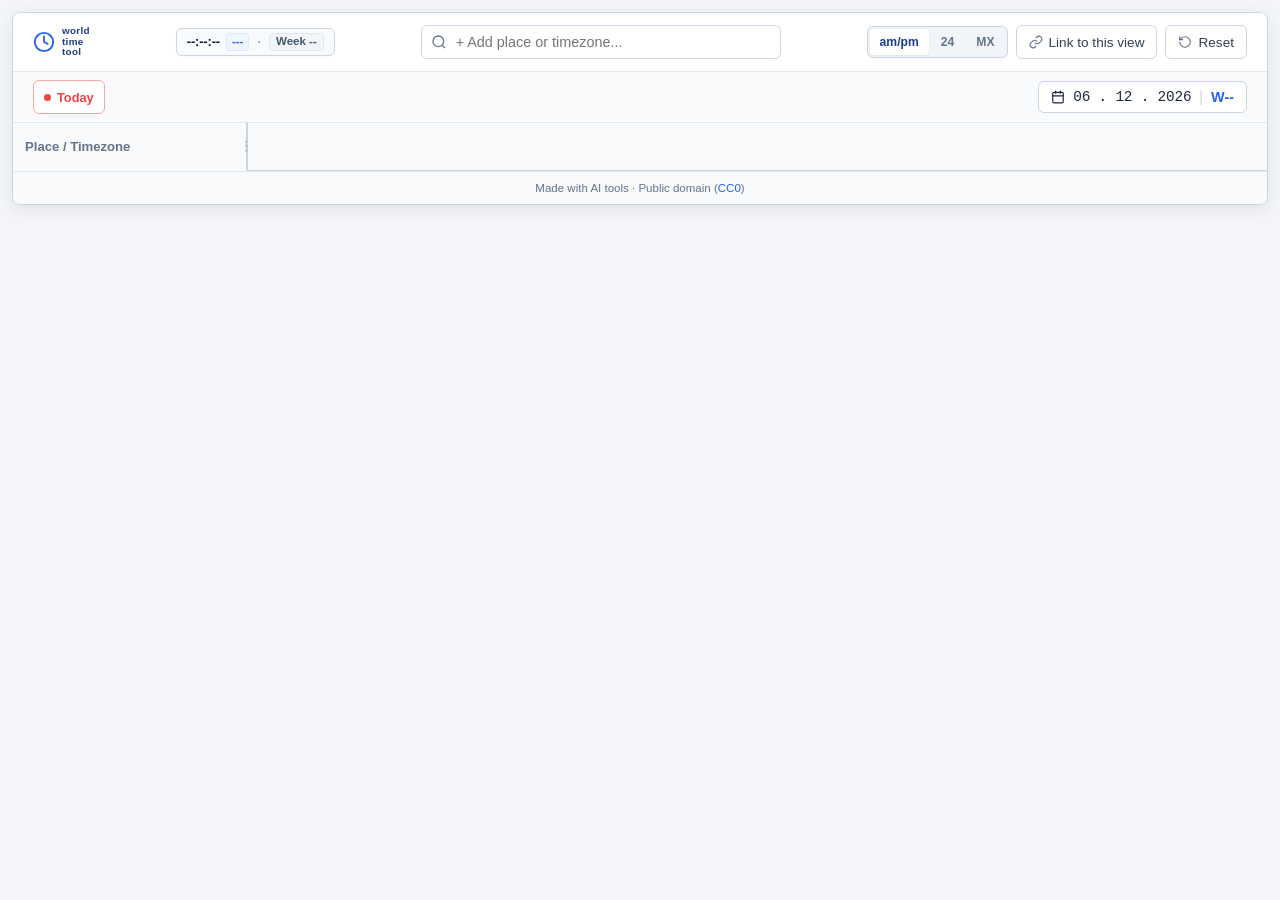
==== index.template.html @ 1022a6b6 "Add imminent DST transition banner and zone badges for shifts within +-5 days" ====
<!DOCTYPE html>
<html lang="en">
<head>
  <meta charset="UTF-8">
  <meta name="viewport" content="width=device-width, initial-scale=1.0">
  <meta http-equiv="Cache-Control" content="no-cache, no-store, must-revalidate">
  <meta http-equiv="Pragma" content="no-cache">
  <meta http-equiv="Expires" content="0">
  <title>World Time Tool</title>
  <link rel="icon" type="image/svg+xml" href="favicon.svg">
  <link rel="icon" type="image/png" sizes="32x32" href="favicon-32x32.png">
  <link rel="icon" type="image/png" sizes="16x16" href="favicon-16x16.png">
  <link rel="shortcut icon" href="favicon.ico">
  <link rel="apple-touch-icon" sizes="180x180" href="apple-touch-icon.png">
  <meta name="theme-color" content="#2563eb">
  <link rel="stylesheet" href="style.css?v=2.2">
</head>
<body>

  <div class="app-container">
    <!-- Top Navigation Bar -->
    <header class="top-nav">
      <div class="brand">
        <svg width="22" height="22" viewBox="0 0 24 24" fill="none" stroke="currentColor" stroke-width="2" stroke-linecap="round" stroke-linejoin="round">
          <circle cx="12" cy="12" r="10"></circle>
          <polyline points="12 6 12 12 16 14"></polyline>
        </svg>
        <div class="brand-text">
          <span>world</span>
          <span>time</span>
          <span>tool</span>
        </div>
      </div>

      <!-- Digital Display of Current Time, Timezone & Week Number -->
      <div id="top-live-clock" class="top-live-clock" title="Current Local Time, Timezone & ISO Week">
        <div class="top-clock-time-group">
          <span id="top-clock-time" class="top-clock-time">--:--:--</span>
          <span id="top-clock-tz" class="top-clock-tz">---</span>
        </div>
        <span class="top-clock-divider">·</span>
        <span id="top-clock-week" class="top-clock-week" title="ISO Week Number">
          <span class="week-label-full">Week </span><span class="week-label-short">W</span><span id="top-clock-week-num">--</span>
        </span>
      </div>

      <!-- Timezone Search -->
      <div class="search-container">
        <svg class="search-icon" width="16" height="16" viewBox="0 0 24 24" fill="none" stroke="currentColor" stroke-width="2">
          <circle cx="11" cy="11" r="8"></circle>
          <line x1="21" y1="21" x2="16.65" y2="16.65"></line>
        </svg>
        <input type="text" id="search-input" class="search-input" placeholder="+ Add place or timezone..." autocomplete="off">
        <div id="search-dropdown" class="search-dropdown"></div>
      </div>

      <!-- Actions -->
      <div class="top-actions">
        <div id="format-segmented" class="format-segmented-control" role="group" aria-label="Time format">
          <button type="button" class="btn format-segment active" data-fmt="12" title="12-hour clock (am/pm)">am/pm</button>
          <button type="button" class="btn format-segment" data-fmt="24" title="24-hour clock">24</button>
          <button type="button" class="btn format-segment" data-fmt="mx" title="MX mode (country-specific format)">MX</button>
        </div>
        <button id="format-toggle" class="btn" style="display:none;" title="Format toggle (legacy)"></button>
        <button id="copy-link-btn" class="btn" title="Copy permalink to current view">
          <svg width="14" height="14" viewBox="0 0 24 24" fill="none" stroke="currentColor" stroke-width="2">
            <path d="M10 13a5 5 0 0 0 7.54.54l3-3a5 5 0 0 0-7.07-7.07l-1.72 1.71"></path>
            <path d="M14 11a5 5 0 0 0-7.54-.54l-3 3a5 5 0 0 0 7.07 7.07l1.71-1.71"></path>
          </svg>
          <span class="btn-text-full">Link to this view</span>
          <span class="btn-text-short">Link</span>
        </button>
        <button id="reset-btn" class="btn" title="Reset to default timezones">
          <svg width="14" height="14" viewBox="0 0 24 24" fill="none" stroke="currentColor" stroke-width="2" stroke-linecap="round" stroke-linejoin="round">
            <path d="M3 12a9 9 0 1 0 9-9 9.75 9.75 0 0 0-6.74 2.74L3 8"></path>
            <path d="M3 3v5h5"></path>
          </svg>
          Reset
        </button>
      </div>
    </header>

    <!-- Date Navigation Strip -->
    <div class="date-bar">
      <button id="today-btn" class="btn btn-today" title="Jump to current time today">
        <span class="live-pulse"></span>
        Today
      </button>
      <div id="date-tabs" class="date-tabs"></div>
      <div class="date-picker-wrapper">
        <button id="week-cal-btn" class="btn-week-cal" type="button" title="Interactive calendar" aria-haspopup="dialog" aria-expanded="false" aria-label="Open calendar">
          <svg width="14" height="14" viewBox="0 0 24 24" fill="none" stroke="currentColor" stroke-width="2" stroke-linecap="round" stroke-linejoin="round">
            <rect x="3" y="4" width="18" height="18" rx="2" ry="2"></rect>
            <line x1="16" y1="2" x2="16" y2="6"></line>
            <line x1="8" y1="2" x2="8" y2="6"></line>
            <line x1="3" y1="10" x2="21" y2="10"></line>
          </svg>
          <span id="date-picker-label" class="date-picker-label">-- . -- . ----</span>
          <span class="date-picker-sep">|</span>
          <span id="week-cal-badge" class="week-cal-badge">W--</span>
        </button>
      </div>
      <div id="week-calendar-popover" class="week-cal-popover" role="dialog" aria-label="Calendar with ISO week numbers" style="display:none;"></div>
    </div>

    <!-- Mutual Business Hours Overlap Banner -->
    <div id="overlap-banner" class="overlap-indicator" style="display:none;"></div>

    <!-- Imminent DST Clock Change Alert Banner (±5 days) -->
    <div id="imminent-dst-banner" class="imminent-dst-banner" style="display:none;"></div>

    <!-- Main Timeline Container -->
    <div class="timeline-scroll-container">
      <div class="timeline-content">
        <!-- Sticky Crosshairs & Live Now Needle -->
        <div id="ruler-cursor" class="ruler-cursor-column"></div>
        <div id="ruler-pinned" class="ruler-pinned-column">
          <div class="ruler-top-badge" id="ruler-top-badge" title="Meeting duration">
            <span class="ruler-badge-time" id="ruler-badge-time">1h</span>
          </div>
          <div class="ruler-handle ruler-handle-start" id="ruler-handle-start" title="Drag to adjust start time" role="slider" aria-label="Adjust meeting start time" tabindex="0">
            <div class="ruler-handle-grip"></div>
          </div>
          <div class="ruler-body-drag" id="ruler-body-drag" title="Drag to shift meeting" role="button" aria-label="Drag to shift meeting"></div>
          <div class="ruler-handle ruler-handle-end" id="ruler-handle-end" title="Drag to adjust meeting length" role="slider" aria-label="Adjust meeting length" tabindex="0">
            <div class="ruler-handle-grip"></div>
          </div>
        </div>
        <div id="ruler-now" class="ruler-now-line">
          <div class="now-pill"><span class="now-pulse-dot"></span><span id="now-time-text">NOW</span></div>
        </div>

        <!-- Header Row -->
        <div class="timeline-header-row">
          <div class="timeline-header-left">
            <span>Place / Timezone</span>
            <div id="sidebar-resizer" class="sidebar-resizer" title="Drag to resize sidebar (Double-click to reset)"></div>
          </div>
          <div id="timeline-header-hours" class="timeline-header-hours"></div>
        </div>

        <!-- Time Rows -->
        <div id="timeline-rows" class="timeline-rows-container"></div>
      </div>
    </div>

    <!-- Best Slot Recommendation Bar -->
    <div id="best-slot-bar" class="best-slot-bar" style="display:none;">
      <span class="slot-bar-icon">★</span>
      <span id="best-slot-text" class="slot-bar-text"></span>
      <div id="best-slot-buttons" class="slot-bar-chips"></div>
    </div>

    <!-- Pinned Time Comparison Bar -->
    <div id="pinned-summary" class="pinned-summary-bar">
      <!-- Meeting Duration & Shift Controls -->
      <div class="pinned-controls-row">
        <div class="pinned-ctrl-group">
          <span class="pinned-ctrl-label">Start:</span>
          <div id="pin-start-segments" class="pin-segmented-group" role="group" aria-label="Meeting start minute">
            <button type="button" class="pin-seg-btn active" data-min="0">:00</button>
            <button type="button" class="pin-seg-btn" data-min="15">:15</button>
            <button type="button" class="pin-seg-btn" data-min="30">:30</button>
            <button type="button" class="pin-seg-btn" data-min="45">:45</button>
          </div>
        </div>

        <div class="pinned-ctrl-group">
          <span class="pinned-ctrl-label">Length:</span>
          <div class="pin-stepper-group">
            <button type="button" id="pin-len-dec" class="pin-step-btn" title="Decrease duration by 15 min">−</button>
            <span id="pin-len-label" class="pin-len-display">1 h</span>
            <button type="button" id="pin-len-inc" class="pin-step-btn" title="Increase duration by 15 min">+</button>
          </div>
          <div id="pin-preset-segments" class="pin-presets-group">
            <button type="button" class="pin-preset-btn" data-dur="30">30m</button>
            <button type="button" class="pin-preset-btn" data-dur="45">45m</button>
            <button type="button" class="pin-preset-btn active" data-dur="60">1h</button>
            <button type="button" class="pin-preset-btn" data-dur="90">1.5h</button>
            <button type="button" class="pin-preset-btn" data-dur="120">2h</button>
          </div>
        </div>

        <div class="pinned-ctrl-group">
          <span class="pinned-ctrl-label">Shift:</span>
          <div class="pin-stepper-group">
            <button type="button" id="pin-shift-prev" class="pin-step-btn" title="Shift meeting 1 hour earlier">‹ 1h</button>
            <button type="button" id="pin-shift-next" class="pin-step-btn" title="Shift meeting 1 hour later">1h ›</button>
          </div>
        </div>

        <div class="pinned-actions-group">
          <button id="add-to-calendar-btn" class="btn btn-sm btn-copy-sentence" title="Download .ics calendar event for Outlook / Apple / Google Calendar">
            <svg width="13" height="13" viewBox="0 0 24 24" fill="none" stroke="currentColor" stroke-width="2" stroke-linecap="round" stroke-linejoin="round">
              <rect x="3" y="4" width="18" height="18" rx="2" ry="2"></rect>
              <line x1="16" y1="2" x2="16" y2="6"></line>
              <line x1="8" y1="2" x2="8" y2="6"></line>
              <line x1="3" y1="10" x2="21" y2="10"></line>
            </svg>
            <span>Add to calendar</span>
          </button>
          <button id="clear-pin-btn" class="btn btn-sm" title="Clear pinned time column">Clear Pin</button>
        </div>
      </div>

      <!-- DST Drift Alerts Bar -->
      <div id="pinned-drift-alerts" class="pinned-drift-container" style="display:none;"></div>

      <!-- Public Holiday Alerts Bar -->
      <div id="pinned-holiday-alerts" class="pinned-holiday-container" style="display:none;"></div>

      <div class="pinned-summary-main">
        <div class="pinned-summary-content">
          <div class="pinned-summary-header">
            <strong style="color:#1e3a8a; white-space:nowrap;">Zones:</strong>
            <span id="pinned-work-count" class="pinned-work-counter"></span>
          </div>
          <div id="pinned-chips" class="pinned-summary-list"></div>
        </div>
      </div>

      <!-- Human-Readable Natural Sentence Description -->
      <div class="pinned-sentence-card">
        <div class="pinned-sentence-prefix">
          <svg width="14" height="14" viewBox="0 0 24 24" fill="none" stroke="currentColor" stroke-width="2" stroke-linecap="round" stroke-linejoin="round">
            <path d="M21 15a2 2 0 0 1-2 2H7l-4 4V5a2 2 0 0 1 2-2h14a2 2 0 0 1 2 2z"></path>
          </svg>
          <span>Summary:</span>
        </div>
        <div id="pinned-sentence-text" class="pinned-sentence-text" title="Click to copy description"></div>
        <button id="copy-sentence-btn" class="btn btn-sm btn-copy-sentence" title="Copy meeting summary to clipboard">
          <svg width="13" height="13" viewBox="0 0 24 24" fill="none" stroke="currentColor" stroke-width="2" stroke-linecap="round" stroke-linejoin="round">
            <rect x="9" y="9" width="13" height="13" rx="2" ry="2"></rect>
            <path d="M5 15H4a2 2 0 0 1-2-2V4a2 2 0 0 1 2-2h9a2 2 0 0 1 2 2v1"></path>
          </svg>
          <span id="copy-sentence-label">Copy Description</span>
        </button>
      </div>
    </div>

    <!-- App Footer / Attribution -->
    <footer class="app-footer">
      <span>Made with AI tools · Public domain (<a href="https://creativecommons.org/publicdomain/zero/1.0/" target="_blank" rel="noopener noreferrer">CC0</a>)</span>
    </footer>
  </div>

  <!-- Self-Test Modal -->
  <div id="test-modal" class="modal-backdrop">
    <div class="modal-card">
      <div class="modal-header">
        <h3>Self-Test Suite</h3>
        <button id="close-modal-btn" class="btn btn-sm">✕</button>
      </div>
      <div id="test-results" class="modal-body"></div>
    </div>
  </div>

  <!-- Load Zones Database (offline & file:// compatible) -->
  <script src="zones.js"></script>
  <!-- Load Main Application -->
  <script type="module" src="app.js"></script>
</body>
</html>
---- style.css ----
:root {
  --bg-main: #f3f5f8;
  --bg-card: #ffffff;
  --text-main: #1e293b;
  --text-muted: #64748b;
  --border-color: #cbd5e1;
  --border-light: #e2e8f0;

  /* World Time Buddy Palette */
  --color-night: #2b4369;
  --color-night-text: #e2e8f0;
  --color-transition: #4e73a6;
  --color-transition-text: #ffffff;
  --color-work: #ffffff;
  --color-work-text: #0f172a;
  --color-work-border: #94a3b8;
  --color-overlap-gold: #f59e0b;
  --color-overlap-bg: #fef3c7;
  --color-highlight-col: rgba(59, 130, 246, 0.18);
  --color-pinned-border: #2563eb;

  --cell-width: 36px;
  --sidebar-default-width: 235px;
  --sidebar-width: var(--sidebar-custom-width, var(--sidebar-default-width));
}

* {
  box-sizing: border-box;
  margin: 0;
  padding: 0;
}

body {
  font-family: "Segoe UI Variable Text", "Segoe UI", Roboto, "Google Sans", "Noto Sans", Arial, sans-serif;
  font-variant-numeric: tabular-nums lining-nums;
  font-feature-settings: "tnum" 1, "lnum" 1;
  -webkit-font-smoothing: antialiased;
  -moz-osx-font-smoothing: grayscale;
  text-rendering: optimizeLegibility;
  background-color: var(--bg-main);
  color: var(--text-main);
  line-height: 1.4;
  padding: 12px;
}

.app-container {
  max-width: 1600px;
  width: 100%;
  margin: 0 auto;
  background: var(--bg-card);
  border-radius: 8px;
  box-shadow: 0 4px 16px rgba(0, 0, 0, 0.08);
  overflow: hidden;
  border: 1px solid var(--border-color);
}

/* Header & Controls */
.top-nav {
  display: flex;
  flex-wrap: wrap;
  align-items: center;
  justify-content: space-between;
  padding: 12px 20px;
  background: #ffffff;
  border-bottom: 1px solid var(--border-light);
  gap: 12px;
}

.brand {
  display: flex;
  align-items: center;
  gap: 7px;
  user-select: none;
  flex-shrink: 0;
}

.brand-text {
  display: flex;
  flex-direction: column;
  font-size: 0.62rem;
  line-height: 1.05;
  font-weight: 700;
  color: #1e3a8a;
  letter-spacing: 0.03em;
  text-transform: lowercase;
}

.brand svg {
  color: #2563eb;
  flex-shrink: 0;
}

.brand .badge {
  font-size: 0.72rem;
  font-weight: 600;
  background: #e0e7ff;
  color: #3730a3;
  padding: 2px 7px;
  border-radius: 999px;
  text-transform: uppercase;
}

/* Top Bar Digital Display: Current Time, Timezone & Week */
.top-live-clock {
  display: inline-flex;
  align-items: center;
  gap: 8px;
  background: #f8fafc;
  border: 1px solid var(--border-color);
  border-radius: 6px;
  padding: 4px 10px;
  font-size: 0.8rem;
  color: #1e293b;
  flex-shrink: 0;
  user-select: none;
  font-variant-numeric: tabular-nums;
  box-shadow: 0 1px 2px rgba(0, 0, 0, 0.03);
}

.top-clock-time-group {
  display: inline-flex;
  align-items: center;
  gap: 6px;
}

.top-clock-time {
  font-weight: 700;
  color: #0f172a;
  letter-spacing: -0.01em;
  font-feature-settings: "tnum";
  font-variant-numeric: tabular-nums;
}

.top-clock-tz {
  font-size: 0.72rem;
  font-weight: 600;
  color: #2563eb;
  background: #eff6ff;
  border: 1px solid #dbeafe;
  padding: 1px 5px;
  border-radius: 4px;
  line-height: 1.2;
}

.top-clock-divider {
  color: #94a3b8;
  font-weight: bold;
}

.top-clock-week {
  font-size: 0.72rem;
  font-weight: 600;
  color: #475569;
  background: #f1f5f9;
  border: 1px solid #e2e8f0;
  padding: 1px 6px;
  border-radius: 4px;
  line-height: 1.2;
  white-space: nowrap;
}

.top-clock-week .week-label-short {
  display: none;
}
.top-clock-week .week-label-full {
  display: inline;
}

/* Graceful collapsing when width is not sufficient */
@media (max-width: 1100px) {
  .top-clock-week .week-label-full {
    display: none;
  }
  .top-clock-week .week-label-short {
    display: inline;
  }
}

@media (max-width: 950px) {
  .top-live-clock {
    display: none !important;
  }
}

.search-container {
  position: relative;
  flex: 1;
  max-width: 360px;
  min-width: 240px;
}

.search-input {
  width: 100%;
  padding: 8px 12px 8px 34px;
  border: 1px solid var(--border-color);
  border-radius: 6px;
  font-size: 0.9rem;
  outline: none;
  transition: border-color 0.15s ease;
}

.search-input:focus {
  border-color: #2563eb;
  box-shadow: 0 0 0 3px rgba(37, 99, 235, 0.15);
}

.search-icon {
  position: absolute;
  left: 10px;
  top: 50%;
  transform: translateY(-50%);
  color: var(--text-muted);
  pointer-events: none;
}

.search-dropdown {
  position: absolute;
  top: 100%;
  left: 0;
  margin-top: 4px;
  min-width: 440px;
  width: max(100%, 460px);
  max-width: min(540px, calc(100vw - 28px));
  background: #ffffff;
  border: 1px solid var(--border-color);
  border-radius: 8px;
  box-shadow: 0 12px 30px rgba(15, 23, 42, 0.15), 0 2px 6px rgba(15, 23, 42, 0.05);
  max-height: 360px;
  overflow-y: auto;
  z-index: 1000;
  display: none;
}

.search-dropdown.open {
  display: block;
}

.dropdown-item {
  padding: 8px 14px;
  cursor: pointer;
  border-bottom: 1px solid var(--border-light, #f1f5f9);
  display: flex;
  justify-content: space-between;
  align-items: center;
  gap: 12px;
  transition: background-color 0.12s ease;
}

.dropdown-item:last-child {
  border-bottom: none;
}

.dropdown-item:hover,
.dropdown-item.active {
  background-color: #f1f5f9;
}

.dropdown-item-main {
  flex: 1;
  min-width: 0;
  display: flex;
  flex-direction: column;
  gap: 2px;
}

.dropdown-item-header {
  display: flex;
  align-items: baseline;
  gap: 6px;
  white-space: nowrap;
  overflow: hidden;
  text-overflow: ellipsis;
}

.dropdown-item-header .tz-offset {
  font-size: 0.78rem;
  font-weight: 600;
  color: #64748b;
  flex-shrink: 0;
  font-variant-numeric: tabular-nums;
}

.dropdown-item-header .tz-name {
  font-size: 0.88rem;
  font-weight: 600;
  color: #0f172a;
  overflow: hidden;
  text-overflow: ellipsis;
  white-space: nowrap;
}

.dropdown-item:hover .tz-name,
.dropdown-item.active .tz-name {
  color: #1d4ed8;
}

.dropdown-item .tz-iana {
  font-size: 0.74rem;
  color: #64748b;
  white-space: nowrap;
  overflow: hidden;
  text-overflow: ellipsis;
}

.dropdown-item .shorthand-badge {
  font-size: 0.72rem;
  font-weight: 600;
  background: #f1f5f9;
  color: #2563eb;
  border: 1px solid #cbd5e1;
  padding: 2px 7px;
  border-radius: 4px;
  white-space: nowrap;
  letter-spacing: 0.02em;
  flex-shrink: 0;
  line-height: 1.3;
}

.dropdown-item:hover .shorthand-badge,
.dropdown-item.active .shorthand-badge {
  background: #eff6ff;
  border-color: #bfdbfe;
}

.top-actions {
  display: flex;
  align-items: center;
  gap: 8px;
}

.btn {
  display: inline-flex;
  align-items: center;
  justify-content: center;
  gap: 6px;
  padding: 0 12px;
  height: 34px;
  font-size: 0.85rem;
  font-weight: 500;
  border-radius: 6px;
  border: 1px solid var(--border-color);
  background: #ffffff;
  color: #334155;
  cursor: pointer;
  transition: all 0.15s ease;
  user-select: none;
  -webkit-user-select: none;
  touch-action: manipulation;
  white-space: nowrap;
  flex-shrink: 0;
}

.btn svg {
  color: #64748b;
  flex-shrink: 0;
  transition: color 0.15s ease;
}

.btn:hover {
  background: #f8fafc;
  border-color: #94a3b8;
  color: #0f172a;
}

.btn:hover svg {
  color: #1e293b;
}

.btn.active {
  background: #2563eb;
  color: #ffffff;
  border-color: #2563eb;
}

.btn.active svg {
  color: #ffffff;
}

.btn-sm {
  padding: 0 10px;
  height: 28px;
  font-size: 0.78rem;
  white-space: nowrap;
  flex-shrink: 0;
}

/* Three-Way Segmented Control: am/pm · 24 · MX */
.format-segmented-control {
  display: inline-flex;
  align-items: center;
  background: #f1f5f9;
  border: 1px solid var(--border-color);
  border-radius: 6px;
  padding: 2px;
  gap: 2px;
  flex-shrink: 0;
  white-space: nowrap;
}

.format-segment {
  font-size: 0.76rem;
  font-weight: 600;
  padding: 4px 10px !important;
  height: 26px !important;
  border: none !important;
  background: transparent !important;
  color: #64748b !important;
  border-radius: 4px !important;
  cursor: pointer;
  transition: all 0.15s ease;
  line-height: 1.2;
  white-space: nowrap !important;
  flex-shrink: 0 !important;
  box-shadow: none !important;
  touch-action: manipulation;
  user-select: none;
  -webkit-user-select: none;
}

.format-segment:hover {
  color: #1e293b !important;
  background: rgba(255, 255, 255, 0.6) !important;
}

.format-segment.active {
  background: #ffffff !important;
  color: #1e3a8a !important;
  font-weight: 700 !important;
  box-shadow: 0 1px 2px rgba(0, 0, 0, 0.08) !important;
}

/* Date Bar */
.date-bar {
  display: grid;
  grid-template-columns: 1fr auto 1fr;
  align-items: center;
  padding: 8px 20px;
  background: #f8fafc;
  border-bottom: 1px solid var(--border-light);
  gap: 8px;
}

.date-bar > :nth-child(1) { justify-self: start; }
.date-bar > :nth-child(2) { justify-self: center; }
.date-bar > :nth-child(3) { justify-self: end; }

.date-tabs {
  display: flex;
  align-items: center;
  gap: 4px;
}

.date-tab {
  padding: 5px 12px;
  font-size: 0.85rem;
  font-weight: 500;
  border-radius: 5px;
  border: 1px solid transparent;
  background: transparent;
  cursor: pointer;
  color: var(--text-muted);
  white-space: nowrap;
  flex-shrink: 0;
  touch-action: manipulation;
  user-select: none;
  -webkit-user-select: none;
}

.date-tab:hover {
  background: #e2e8f0;
  color: var(--text-main);
}

.date-tab.active {
  background: #ffffff;
  color: #1d4ed8;
  border-color: var(--border-color);
  font-weight: 700;
  box-shadow: 0 1px 3px rgba(0,0,0,0.05);
}

.date-tab.is-today::after {
  content: "";
  display: inline-block;
  width: 5px;
  height: 5px;
  background: #ef4444;
  border-radius: 50%;
  margin-left: 4px;
  vertical-align: middle;
}

.btn-today {
  display: inline-flex;
  align-items: center;
  gap: 6px;
  background: #ffffff;
  color: #ef4444;
  border: 1px solid #fca5a5;
  font-weight: 700;
  font-size: 0.8rem;
  padding: 4px 10px;
  border-radius: 6px;
  cursor: pointer;
  transition: all 0.15s ease;
  flex-shrink: 0;
  white-space: nowrap;
}

.btn-today:hover {
  background: #fef2f2;
  border-color: #ef4444;
  color: #b91c1c;
}

.live-pulse {
  width: 7px;
  height: 7px;
  background-color: #ef4444;
  border-radius: 50%;
  display: inline-block;
}

.date-picker-wrapper {
  display: flex;
  align-items: center;
  position: relative;
  white-space: nowrap;
  flex-shrink: 0;
}

.btn-week-cal {
  display: flex;
  align-items: center;
  justify-content: center;
  gap: 8px;
  height: 32px;
  padding: 0 12px;
  font-size: 0.9rem;
  font-weight: 500;
  border-radius: 6px;
  background: #ffffff;
  border: 1px solid var(--border-color);
  color: var(--text-main);
  cursor: pointer;
  white-space: nowrap;
  flex-shrink: 0;
  transition: all 0.15s ease;
}

.btn-week-cal:hover,
.btn-week-cal[aria-expanded="true"] {
  background: #f8fafc;
  border-color: #93c5fd;
  color: #1d4ed8;
}

.date-picker-label {
  font-family: ui-monospace, SFMono-Regular, Menlo, Monaco, Consolas, "Liberation Mono", "Courier New", monospace;
  font-size: 0.9rem;
  letter-spacing: -0.2px;
  color: var(--text-main);
}

.date-picker-sep {
  color: #cbd5e1;
  font-weight: 300;
}



.week-cal-badge {
  color: #2563eb;
  font-weight: 700;
  font-feature-settings: "tnum";
}

.week-cal-popover {
  position: fixed;
  z-index: 10000;
  background: #ffffff;
  border: 1px solid var(--border-color);
  border-radius: 10px;
  box-shadow: 0 10px 30px rgba(15, 23, 42, 0.18), 0 2px 6px rgba(15, 23, 42, 0.08);
  padding: 10px 12px;
  width: 292px;
  user-select: none;
  font-family: inherit;
}

.cal-header {
  display: flex;
  align-items: center;
  justify-content: space-between;
  margin-bottom: 6px;
}

.cal-title {
  font-size: 0.88rem;
  font-weight: 700;
  color: #0f172a;
}

.cal-nav-btn {
  display: flex;
  align-items: center;
  justify-content: center;
  width: 28px;
  height: 28px;
  border: none;
  background: transparent;
  color: #64748b;
  border-radius: 6px;
  cursor: pointer;
  font-size: 1.1rem;
  line-height: 1;
  transition: background-color 0.12s, color 0.12s;
}

.cal-nav-btn:hover {
  background: #f1f5f9;
  color: #0f172a;
}

.cal-grid-row {
  display: grid;
  grid-template-columns: 32px repeat(7, 32px);
  gap: 2px;
  align-items: center;
  margin-bottom: 2px;
}

.cal-head-row span {
  font-size: 0.68rem;
  font-weight: 700;
  color: #94a3b8;
  text-align: center;
  padding: 3px 0;
  text-transform: uppercase;
}

.cal-head-row span.cal-head-wk {
  color: #2563eb;
}

.cal-head-row span.is-weekend {
  color: #ef4444;
}

.cal-wk-btn {
  display: flex;
  align-items: center;
  justify-content: center;
  height: 28px;
  border: none;
  background: #f1f5f9;
  color: #64748b;
  border-radius: 4px;
  font-size: 0.72rem;
  font-weight: 700;
  cursor: pointer;
  transition: all 0.12s ease;
  font-feature-settings: "tnum";
}

.cal-wk-btn:hover {
  background: #2563eb;
  color: #ffffff;
}

.cal-day-btn {
  display: flex;
  align-items: center;
  justify-content: center;
  height: 28px;
  border: none;
  background: transparent;
  color: #1e293b;
  border-radius: 4px;
  font-size: 0.78rem;
  font-weight: 500;
  cursor: pointer;
  position: relative;
  transition: background-color 0.12s, color 0.12s;
  font-feature-settings: "tnum";
}

.cal-day-btn:hover {
  background: #e2e8f0;
}

.cal-grid-row:hover .cal-day-btn:not(.is-selected) {
  background: #eff6ff;
}

.cal-grid-row.is-current-week .cal-wk-btn {
  background: #dbeafe;
  color: #1d4ed8;
}

.cal-day-btn.is-weekend {
  color: #dc2626;
}

.cal-day-btn.out-of-month {
  color: #cbd5e1;
}

.cal-day-btn.out-of-month.is-weekend {
  color: #fca5a5;
}

.cal-day-btn.is-selected {
  background: #2563eb !important;
  color: #ffffff !important;
  font-weight: 700;
}

.cal-day-btn.is-today::after {
  content: '';
  position: absolute;
  bottom: 2px;
  left: 50%;
  transform: translateX(-50%);
  width: 4px;
  height: 4px;
  border-radius: 50%;
  background: #ef4444;
}

.cal-day-btn.is-selected.is-today::after {
  background: #ffffff;
}

.cal-footer {
  margin-top: 6px;
  padding-top: 6px;
  border-top: 1px solid var(--border-light);
  display: flex;
  align-items: center;
  justify-content: space-between;
  font-size: 0.68rem;
  color: #94a3b8;
}

.cal-today-link {
  color: #2563eb;
  font-weight: 600;
  background: none;
  border: none;
  cursor: pointer;
  padding: 2px 4px;
  border-radius: 3px;
}
.cal-today-link:hover {
  text-decoration: underline;
}

/* Overlap & Pinned Indicator Banner */
.overlap-indicator {
  display: flex;
  align-items: center;
  padding: 6px 20px;
  font-size: 0.8rem;
  background: var(--color-overlap-bg);
  border-bottom: 1px solid #fcd34d;
  color: #92400e;
  gap: 8px;
}

.overlap-indicator strong {
  font-weight: 600;
}

/* Imminent DST Clock Change Alert Banner */
.imminent-dst-banner {
  display: flex;
  align-items: center;
  padding: 7px 16px;
  font-size: 0.80rem;
  background: #fffbeb;
  border-bottom: 1px solid #fef3c7;
  border-left: 4px solid #f59e0b;
  color: #92400e;
  gap: 10px;
  box-sizing: border-box;
  width: 100%;
  flex-shrink: 0;
}

.imminent-dst-banner .imminent-dst-content {
  display: flex;
  align-items: center;
  flex-wrap: wrap;
  gap: 8px;
  line-height: 1.4;
}

.imminent-dst-banner .imminent-dst-icon {
  font-size: 1rem;
  flex-shrink: 0;
}

.imminent-dst-banner .imminent-dst-title {
  font-weight: 700;
  color: #b45309;
}

.imminent-dst-banner .imminent-dst-list {
  display: inline-flex;
  align-items: center;
  flex-wrap: wrap;
  gap: 6px;
}

.imminent-dst-banner .imminent-dst-sep {
  color: #d97706;
  opacity: 0.6;
}

/* Timeline Layout */
.timeline-scroll-container {
  position: relative;
  overflow-x: auto;
  overflow-y: hidden;
  user-select: none;
  -webkit-user-select: none;
  -webkit-touch-callout: none;
  overscroll-behavior-x: contain;
  -webkit-overflow-scrolling: touch;
}

.timeline-content {
  position: relative;
  width: 100%;
  display: flex;
  flex-direction: column;
}

.timeline-header-row {
  display: flex;
  width: 100%;
  height: 48px;
  background: #f8fafc;
  border-bottom: 1px solid var(--border-color);
  position: sticky;
  top: 0;
  z-index: 25;
}

.timeline-header-left {
  width: var(--sidebar-width);
  min-width: var(--sidebar-width);
  flex-shrink: 0;
  height: 48px;
  display: flex;
  align-items: center;
  justify-content: space-between;
  padding: 0 12px;
  font-size: 0.82rem;
  font-weight: 600;
  color: var(--text-muted);
  border-right: 2px solid var(--border-color);
  background: #f8fafc;
  position: sticky;
  left: 0;
  z-index: 50;
  box-sizing: border-box;
}

.sidebar-resizer {
  position: absolute;
  top: 0;
  right: -5px;
  width: 10px;
  bottom: 0;
  cursor: col-resize;
  z-index: 45;
  touch-action: none;
  user-select: none;
}

.sidebar-resizer::before {
  content: "⋮";
  position: absolute;
  top: 50%;
  left: 50%;
  transform: translate(-50%, -50%);
  font-size: 0.85rem;
  color: #94a3b8;
  opacity: 0.5;
  pointer-events: none;
  transition: opacity 0.15s, color 0.15s;
}

.sidebar-resizer:hover::before,
.sidebar-resizer.is-dragging::before {
  color: #2563eb;
  opacity: 1;
}

.sidebar-resizer::after {
  content: "";
  position: absolute;
  top: 8px;
  bottom: 8px;
  left: 4px;
  width: 2px;
  background-color: transparent;
  border-radius: 1px;
  transition: background-color 0.15s ease;
}

.sidebar-resizer:hover::after,
.sidebar-resizer.is-dragging::after {
  background-color: #3b82f6;
}

body.resizing-sidebar {
  cursor: col-resize !important;
  user-select: none !important;
  -webkit-user-select: none !important;
}

.timeline-header-hours {
  display: flex;
  flex: 1 1 auto;
  height: 48px;
  min-width: 0;
  touch-action: none;
  position: relative;
  z-index: 20;
}

.hour-header-cell {
  flex: 1 1 0%;
  min-width: 0;
  display: flex;
  flex-direction: column;
  align-items: center;
  justify-content: center;
  font-size: 0.74rem;
  font-weight: 600;
  color: var(--text-muted);
  border-right: 1px solid var(--border-light);
  cursor: pointer;
  position: relative;
  box-sizing: border-box;
  user-select: none;
  -webkit-user-select: none;
  -webkit-touch-callout: none;
  touch-action: none;
}

.hour-header-cell.active-col {
  background: #e2e8f0;
  color: #0f172a;
}

.hour-header-cell.pinned-col {
  background-color: transparent;
  color: #0f172a;
  font-weight: 700;
}

@media (hover: hover) and (pointer: fine) {
  .hour-header-cell:hover {
    background: #e2e8f0;
    color: #0f172a;
  }
  .zone-row:hover {
    background-color: rgba(241, 245, 249, 0.4);
  }
}

.hour-header-cell.overlap-col {
  background: #fef3c7;
  color: #b45309;
}

.hour-header-cell.overlap-col::after {
  content: "★";
  position: absolute;
  top: 1px;
  font-size: 0.65rem;
  color: #d97706;
}

.hour-header-cell.is-current-hour {
  color: #ef4444 !important;
  font-weight: 700;
}

/* Timeline Rows */
.zone-row {
  display: flex;
  width: 100%;
  height: 56px;
  border-bottom: 1px solid var(--border-light);
  background: #ffffff;
  position: relative;
  transition: background-color 0.15s ease;
}

.zone-row.is-dragging {
  opacity: 0.45;
  background: #eff6ff !important;
  box-shadow: 0 6px 16px rgba(0, 0, 0, 0.15);
  z-index: 100;
  pointer-events: none;
}

body.is-row-dragging {
  cursor: grabbing !important;
  user-select: none !important;
  -webkit-user-select: none !important;
}

/* Row Drop Indicator Line */
.zone-drop-line {
  position: absolute;
  left: 0;
  right: 0;
  height: 3px;
  background: #2563eb;
  z-index: 200;
  pointer-events: none;
  box-shadow: 0 0 6px rgba(37, 99, 235, 0.7);
  border-radius: 2px;
}

.zone-drop-line::before {
  content: '';
  position: absolute;
  left: -1px;
  top: -4px;
  width: 11px;
  height: 11px;
  background: #2563eb;
  border-radius: 50%;
  box-shadow: 0 0 4px rgba(37, 99, 235, 0.8);
}

.zone-drop-line::after {
  content: '';
  position: absolute;
  right: -1px;
  top: -4px;
  width: 11px;
  height: 11px;
  background: #2563eb;
  border-radius: 50%;
  box-shadow: 0 0 4px rgba(37, 99, 235, 0.8);
}

/* Zone Sidebar Card */
.zone-sidebar {
  width: var(--sidebar-width);
  min-width: var(--sidebar-width);
  flex-shrink: 0;
  height: 56px;
  padding: 4px 6px;
  display: flex;
  align-items: center;
  justify-content: space-between;
  border-right: 2px solid var(--border-color);
  background: #ffffff;
  position: sticky;
  left: 0;
  z-index: 48;
  user-select: text;
  -webkit-user-select: text;
  box-sizing: border-box;
}

.zone-meta-left {
  display: flex;
  align-items: center;
  gap: 4px;
  min-width: 0;
  flex: 1;
  user-select: text;
  -webkit-user-select: text;
}

.zone-reorder {
  display: flex;
  align-items: center;
  gap: 2px;
  flex-shrink: 0;
  user-select: none;
  -webkit-user-select: none;
}

.zone-drag-handle {
  display: flex;
  align-items: center;
  justify-content: center;
  width: 12px;
  height: 24px;
  color: #94a3b8;
  cursor: grab;
  user-select: none;
  -webkit-user-select: none;
  touch-action: none;
  border-radius: 3px;
  transition: color 0.15s, background-color 0.15s;
}

.zone-drag-handle:hover,
.zone-drag-handle:focus-visible {
  color: #2563eb;
  background-color: #f1f5f9;
  outline: none;
}

.zone-drag-handle:active,
.zone-row.is-dragging .zone-drag-handle {
  cursor: grabbing;
  color: #1d4ed8;
  background-color: #e2e8f0;
}

.zone-reorder-buttons {
  display: flex;
  flex-direction: column;
  gap: 1px;
}

.btn-icon-tiny {
  background: none;
  border: none;
  cursor: pointer;
  color: #94a3b8;
  font-size: 0.65rem;
  line-height: 1;
  padding: 1px;
  user-select: none;
  -webkit-user-select: none;
}

.btn-icon-tiny:hover {
  color: #1e293b;
}

.zone-home-btn {
  background: none;
  border: none;
  cursor: pointer;
  font-size: 0.92rem;
  color: #cbd5e1;
  transition: color 0.15s;
  flex-shrink: 0;
  user-select: none;
  -webkit-user-select: none;
}

.zone-home-btn.is-home {
  color: #eab308;
}

.zone-home-btn:hover {
  color: #facc15;
}

.zone-offset-badge {
  font-size: 0.70rem;
  font-weight: 700;
  padding: 2px 4px;
  border-radius: 4px;
  background: #f1f5f9;
  color: #475569;
  min-width: 24px;
  text-align: center;
  flex-shrink: 0;
  user-select: text;
  -webkit-user-select: text;
  cursor: text;
}

.zone-offset-badge.is-home {
  background: #dbeafe;
  color: #1e40af;
}

.zone-info {
  display: flex;
  flex-direction: column;
  overflow: hidden;
  flex: 1;
  min-width: 0;
  user-select: text;
  -webkit-user-select: text;
}

.zone-name-row {
  display: flex;
  align-items: center;
  gap: 5px;
  min-width: 0;
  user-select: text;
  -webkit-user-select: text;
}

.zone-city {
  font-size: 0.88rem;
  font-weight: 700;
  color: var(--text-main);
  white-space: nowrap;
  overflow: hidden;
  text-overflow: ellipsis;
  min-width: 0;
  user-select: text;
  -webkit-user-select: text;
  cursor: text;
}

.zone-sub-row {
  display: flex;
  align-items: center;
  gap: 4px;
  min-width: 0;
  margin-top: 2px;
  user-select: text;
  -webkit-user-select: text;
}

.zone-dst-badge {
  font-size: 0.65rem;
  font-weight: 600;
  padding: 1px 3px;
  border-radius: 3px;
  background: #f3f4f6;
  color: #6b7280;
  flex-shrink: 0;
  user-select: text;
  -webkit-user-select: text;
  cursor: text;
}

.zone-dst-warn-badge {
  display: inline-flex;
  align-items: center;
  gap: 2px;
  font-size: 0.60rem;
  font-weight: 700;
  padding: 1px 4px;
  border-radius: 4px;
  background: #fffbeb;
  color: #b45309;
  border: 1px solid #fcd34d;
  cursor: help;
  white-space: nowrap;
  flex-shrink: 0;
  letter-spacing: 0.02em;
}

.zone-dst-warn-badge.today {
  background: #fee2e2;
  color: #b91c1c;
  border-color: #fca5a5;
}

.zone-country {
  font-size: 0.68rem;
  color: var(--text-muted);
  white-space: nowrap;
  overflow: hidden;
  text-overflow: ellipsis;
  user-select: text;
  -webkit-user-select: text;
  cursor: text;
}

.zone-live-time {
  display: flex;
  flex-direction: column;
  align-items: flex-end;
  min-width: 52px;
  flex-shrink: 0;
  margin-left: 2px;
  user-select: text;
  -webkit-user-select: text;
  cursor: text;
}

.zone-time-digits {
  font-size: 0.86rem;
  font-weight: 700;
  font-feature-settings: "tnum";
  font-variant-numeric: tabular-nums;
  color: #0f172a;
  user-select: text;
  -webkit-user-select: text;
  cursor: text;
}

.zone-time-day {
  font-size: 0.64rem;
  color: var(--text-muted);
  user-select: text;
  -webkit-user-select: text;
  cursor: text;
}

.zone-remove-btn {
  background: none;
  border: none;
  font-size: 1rem;
  color: #cbd5e1;
  cursor: pointer;
  padding: 2px 3px;
  line-height: 1;
  transition: color 0.15s;
  flex-shrink: 0;
  user-select: none;
  -webkit-user-select: none;
}

.zone-remove-btn:hover {
  color: #ef4444;
}

/* Timeline Cells (The 24+ hour strip) */
.zone-cells-strip {
  display: flex;
  flex: 1 1 auto;
  height: 56px;
  min-width: 0;
  position: relative;
  z-index: 10;
}

.time-cell {
  flex: 1 1 0%;
  min-width: 0;
  height: 100%;
  display: flex;
  flex-direction: column;
  align-items: center;
  justify-content: center;
  border-right: 1px solid rgba(255, 255, 255, 0.25);
  cursor: pointer;
  position: relative;
  user-select: none;
  -webkit-user-select: none;
  -webkit-touch-callout: none;
  touch-action: pan-y;
  transition: filter 0.1s ease;
  box-sizing: border-box;
}

.time-cell .cell-hour {
  font-size: 0.82rem;
  font-weight: 700;
  line-height: 1.05;
  font-feature-settings: "tnum";
}

.time-cell .cell-period {
  font-size: 0.62rem;
  font-weight: 500;
  opacity: 0.85;
}

.time-cell .cell-fraction {
  font-size: 0.62rem;
  font-weight: 600;
  opacity: 0.9;
}

/* Cell Shading & Gradient Integration */
.time-cell.cell-work {
  box-shadow: inset 0 0 0 1px rgba(226, 232, 240, 0.5);
}

.time-cell.cell-weekend::after {
  content: "";
  position: absolute;
  top: 0;
  left: 0;
  right: 0;
  bottom: 0;
  background-image: repeating-linear-gradient(
    -45deg,
    transparent,
    transparent 4px,
    rgba(100, 116, 139, 0.10) 4px,
    rgba(100, 116, 139, 0.10) 6px
  );
  pointer-events: none;
  z-index: 1;
}

/* Public Holiday styling on time cells */
.time-cell.cell-holiday::before {
  content: "";
  position: absolute;
  top: 0;
  left: 0;
  right: 0;
  height: 3.5px;
  background: #3b82f6;
  z-index: 15;
}

.cell-holiday-dot {
  position: absolute;
  top: 4px;
  right: 3px;
  width: 5px;
  height: 5px;
  border-radius: 50%;
  background: #3b82f6;
  box-shadow: 0 0 2px rgba(59, 130, 246, 0.9);
  pointer-events: none;
  z-index: 16;
}

.time-cell .cell-hour,
.time-cell .cell-period {
  position: relative;
  z-index: 2;
}

/* Date Change Banner Pill in Cell */
.time-cell.date-break-cell {
  border-left: none !important;
  box-shadow: inset 2px 0 0 #2563eb;
}

.time-cell.date-break-cell::before {
  content: attr(data-date-label);
  position: absolute;
  top: 2px;
  left: 2px;
  font-size: 0.52rem;
  font-weight: 700;
  text-transform: uppercase;
  background: #2563eb;
  color: #ffffff;
  padding: 1px 3px;
  border-radius: 3px;
  pointer-events: none;
  white-space: nowrap;
  letter-spacing: 0.2px;
  z-index: 5;
  box-shadow: 0 1px 2px rgba(0, 0, 0, 0.12);
}

/* Crosshair / Pinned Column Overlay */
.ruler-cursor-column {
  position: absolute;
  top: 48px;
  bottom: 0;
  height: auto;
  width: var(--cell-width);
  background-color: var(--color-highlight-col);
  pointer-events: none;
  border-left: 1px dashed #3b82f6;
  border-right: 1px dashed #3b82f6;
  z-index: 27;
  display: none;
}

.ruler-cursor-column.visible {
  display: block;
}

.ruler-pinned-column {
  position: absolute;
  top: 0;
  bottom: 0;
  height: auto;
  width: var(--cell-width);
  border: 2px solid #2563eb;
  border-radius: 4px;
  background-color: rgba(37, 99, 235, 0.12);
  box-shadow: 0 0 0 1px rgba(255, 255, 255, 0.7), 0 2px 10px rgba(37, 99, 235, 0.28);
  pointer-events: auto;
  z-index: 36;
  display: none;
  box-sizing: border-box;
  touch-action: none;
}

.ruler-pinned-column.visible {
  display: block;
}

/* Floating Duration Badge at top of Pinned Ruler */
.ruler-top-badge {
  position: absolute;
  top: 4px;
  left: 50%;
  transform: translateX(-50%);
  background: #1e40af;
  color: #ffffff;
  font-size: 0.65rem;
  font-weight: 700;
  padding: 1px 7px;
  border-radius: 9px;
  box-shadow: 0 2px 6px rgba(0, 0, 0, 0.25);
  white-space: nowrap;
  pointer-events: none;
  z-index: 40;
  letter-spacing: 0.02em;
}

/* Handles on Left and Right edges */
.ruler-handle {
  position: absolute;
  top: 0;
  bottom: 0;
  width: 14px;
  cursor: ew-resize;
  z-index: 38;
  display: flex;
  align-items: center;
  justify-content: center;
  touch-action: none;
  user-select: none;
  -webkit-user-select: none;
  outline: none;
}

/* Generous 34px hit target for fingers on Surface touchscreen */
.ruler-handle::after {
  content: "";
  position: absolute;
  top: 0;
  bottom: 0;
  left: -10px;
  right: -10px;
}

.ruler-handle-start {
  left: -7px;
}

.ruler-handle-end {
  right: -7px;
}

.ruler-handle-grip {
  width: 5px;
  height: 38px;
  background: #ffffff;
  border: 1.5px solid #2563eb;
  border-radius: 3px;
  box-shadow: 0 1px 4px rgba(0, 0, 0, 0.28);
  transition: transform 0.12s ease, background-color 0.12s ease;
}

.ruler-handle:hover .ruler-handle-grip,
.ruler-handle:active .ruler-handle-grip,
.ruler-handle.is-dragging .ruler-handle-grip,
.ruler-handle:focus-visible .ruler-handle-grip {
  background: #2563eb;
  border-color: #ffffff;
  transform: scaleY(1.2);
}

/* Center Body for Dragging / Moving the Meeting */
.ruler-body-drag {
  position: absolute;
  top: 0;
  bottom: 0;
  left: 7px;
  right: 7px;
  cursor: grab;
  touch-action: none;
  z-index: 37;
}

.ruler-body-drag:active,
.ruler-body-drag.is-dragging {
  cursor: grabbing;
}

/* Real-Time "Now" Indicator Needle */
.ruler-now-line {
  position: absolute;
  top: 0;
  bottom: 0;
  width: 2px;
  background-color: #ef4444;
  box-shadow: 0 0 6px rgba(239, 68, 68, 0.45);
  pointer-events: none;
  z-index: 38;
  display: none;
}

.ruler-now-line.visible {
  display: block;
}

.ruler-now-line .now-pill {
  position: absolute;
  top: 1px;
  left: 50%;
  transform: translateX(-50%);
  background: #ef4444;
  color: #ffffff;
  font-size: 0.50rem;
  font-weight: 800;
  padding: 1px 4px;
  border-radius: 3px;
  display: flex;
  align-items: center;
  gap: 3px;
  white-space: nowrap;
  box-shadow: 0 1px 3px rgba(0, 0, 0, 0.2);
  letter-spacing: 0.4px;
  z-index: 39;
}

.ruler-now-line .now-pulse-dot {
  width: 5px;
  height: 5px;
  background: #ffffff;
  border-radius: 50%;
}

.ruler-now-line::after {
  content: "";
  position: absolute;
  bottom: 0px;
  left: 50%;
  transform: translateX(-50%);
  width: 6px;
  height: 6px;
  background: #ef4444;
  border-radius: 50%;
  box-shadow: 0 0 4px rgba(239, 68, 68, 0.6);
}

.hour-header-cell:last-child,
.time-cell:last-child {
  border-right: none !important;
}

/* Floating Pinned Summary Bar */
.pinned-summary-bar {
  padding: 10px 16px;
  background: #f8fafc;
  border-top: 1px solid var(--border-color);
  display: none;
  flex-direction: column;
  font-size: 0.82rem;
  gap: 8px;
}

.pinned-summary-bar.visible {
  display: flex;
}

.pinned-summary-main {
  display: flex;
  align-items: center;
  justify-content: space-between;
  gap: 12px;
  width: 100%;
}

.pinned-summary-content {
  display: flex;
  align-items: center;
  gap: 10px;
  flex-wrap: wrap;
  flex: 1;
  min-width: 0;
}

.pinned-summary-header {
  display: flex;
  align-items: center;
  gap: 6px;
  flex-shrink: 0;
  white-space: nowrap;
}

/* Pinned Meeting Controls Row */
.pinned-controls-row {
  display: flex;
  align-items: center;
  gap: 10px;
  flex-wrap: wrap;
  padding-bottom: 8px;
  border-bottom: 1px solid var(--border-light);
}

.pinned-ctrl-group {
  display: inline-flex;
  align-items: center;
  gap: 6px;
}

.pinned-ctrl-label {
  font-size: 0.70rem;
  font-weight: 700;
  color: #64748b;
  text-transform: uppercase;
  letter-spacing: 0.03em;
}

.pin-segmented-group,
.pin-stepper-group,
.pin-presets-group {
  display: inline-flex;
  align-items: center;
  background: #ffffff;
  border: 1px solid var(--border-color);
  border-radius: 4px;
  overflow: hidden;
}

.pin-seg-btn,
.pin-preset-btn,
.pin-step-btn {
  background: transparent;
  border: none;
  font-size: 0.74rem;
  font-weight: 600;
  color: #334155;
  padding: 3px 7px;
  cursor: pointer;
  transition: all 0.15s ease;
  line-height: 1.2;
}

.pin-seg-btn:not(:last-child),
.pin-preset-btn:not(:last-child),
.pin-step-btn:not(:last-child) {
  border-right: 1px solid var(--border-light);
}

.pin-seg-btn:hover,
.pin-preset-btn:hover,
.pin-step-btn:hover {
  background: #f1f5f9;
  color: #0f172a;
}

.pin-seg-btn.active,
.pin-preset-btn.active {
  background: #2563eb;
  color: #ffffff;
}

.pin-len-display {
  font-size: 0.76rem;
  font-weight: 700;
  color: #0f172a;
  padding: 3px 8px;
  min-width: 36px;
  text-align: center;
  background: #f8fafc;
  border-right: 1px solid var(--border-light);
}

.pinned-actions-group {
  display: inline-flex;
  align-items: center;
  gap: 8px;
  margin-left: auto;
}

/* DST Drift Alerts Container */
.pinned-drift-container {
  display: flex;
  flex-direction: column;
  gap: 5px;
  margin: 4px 0 6px 0;
}

.drift-alert-pill {
  display: flex;
  align-items: flex-start;
  gap: 7px;
  font-size: 0.76rem;
  font-weight: 500;
  color: #854d0e;
  background: #fefce8;
  border: 1px solid #fef08a;
  border-left: 3px solid #eab308;
  padding: 5px 9px;
  border-radius: 4px;
  line-height: 1.35;
}

.drift-alert-pill.alert-critical {
  color: #991b1b;
  background: #fef2f2;
  border-color: #fecaca;
  border-left: 3px solid #ef4444;
}

.drift-alert-icon {
  font-size: 0.9rem;
  flex-shrink: 0;
  line-height: 1;
  margin-top: 1px;
}

.drift-alert-body {
  flex: 1;
}

.drift-alert-title {
  font-weight: 700;
  margin-bottom: 1px;
}

.drift-alert-desc {
  font-size: 0.72rem;
  color: #713f12;
}

.drift-alert-pill.alert-critical .drift-alert-desc {
  color: #7f1d1d;
}

/* Zone DST Shift Badge on Sidebar */
.zone-dst-shift-badge {
  display: inline-flex;
  align-items: center;
  gap: 2px;
  font-size: 0.64rem;
  font-weight: 700;
  background: #fef3c7;
  color: #b45309;
  border: 1px solid #fcd34d;
  padding: 0 4px;
  border-radius: 3px;
  line-height: 1.2;
}

/* Zone Public Holiday Icon on Sidebar */
.zone-holiday-badge,
.zone-holiday-icon {
  display: inline-flex;
  align-items: center;
  justify-content: center;
  font-size: 0.82rem;
  line-height: 1;
  flex-shrink: 0;
  cursor: help;
  user-select: none;
  -webkit-user-select: none;
}

/* Pinned Meeting Public Holiday Alerts */
.pinned-holiday-container {
  display: flex;
  flex-direction: column;
  gap: 5px;
  margin: 4px 0 6px 0;
}

.holiday-alert-pill {
  display: flex;
  align-items: flex-start;
  gap: 8px;
  font-size: 0.78rem;
  font-weight: 500;
  color: #1e40af;
  background: #eff6ff;
  border: 1px solid #bfdbfe;
  border-left: 3px solid #3b82f6;
  padding: 6px 10px;
  border-radius: 4px;
  line-height: 1.35;
}

.holiday-alert-pill .holiday-icon {
  font-size: 0.95rem;
  flex-shrink: 0;
  line-height: 1;
}

.holiday-alert-pill .holiday-body {
  flex: 1;
}

/* Best Slot Recommendation Bar */
.best-slot-bar {
  display: flex;
  align-items: center;
  gap: 8px;
  padding: 6px 14px;
  background: #eff6ff;
  border-top: 1px solid #dbeafe;
  font-size: 0.78rem;
  color: #1e40af;
  flex-wrap: wrap;
  width: 100%;
  box-sizing: border-box;
  flex-shrink: 0;
}

.slot-bar-icon {
  color: #f59e0b;
  font-size: 0.85rem;
}

.slot-bar-chips {
  display: inline-flex;
  align-items: center;
  gap: 6px;
}

.slot-chip-btn {
  background: #ffffff;
  border: 1px solid #bfdbfe;
  color: #1d4ed8;
  font-size: 0.74rem;
  font-weight: 700;
  padding: 1px 7px;
  border-radius: 999px;
  cursor: pointer;
  transition: all 0.15s ease;
}

.slot-chip-btn:hover {
  background: #2563eb;
  color: #ffffff;
  border-color: #2563eb;
}

#clear-pin-btn {
  white-space: nowrap;
  flex-shrink: 0;
  margin-left: auto;
}

/* Human-Readable Sentence Description Card */
.pinned-sentence-card {
  display: flex;
  align-items: center;
  gap: 10px;
  background: #ffffff;
  border: 1px solid var(--border-color);
  border-radius: 6px;
  padding: 6px 12px;
  box-shadow: 0 1px 3px rgba(0, 0, 0, 0.04);
}

.pinned-sentence-prefix {
  display: inline-flex;
  align-items: center;
  gap: 5px;
  font-size: 0.75rem;
  font-weight: 700;
  color: #2563eb;
  text-transform: uppercase;
  letter-spacing: 0.03em;
  flex-shrink: 0;
  user-select: none;
}

.pinned-sentence-text {
  flex: 1;
  font-size: 0.82rem;
  line-height: 1.45;
  color: #1e293b;
  font-weight: 500;
  cursor: pointer;
  user-select: all;
  transition: color 0.15s ease;
}

.pinned-sentence-text:hover {
  color: #2563eb;
}

.btn-copy-sentence {
  white-space: nowrap;
  flex-shrink: 0;
  font-size: 0.75rem;
  font-weight: 600;
  padding: 4px 10px;
  background: #f1f5f9;
  border: 1px solid var(--border-color);
  color: #1e293b;
  display: inline-flex;
  align-items: center;
  gap: 6px;
  cursor: pointer;
  border-radius: 4px;
  transition: all 0.15s ease;
}

.btn-copy-sentence:hover {
  background: #e2e8f0;
  color: #0f172a;
}

.btn-copy-sentence.copied {
  background: #dcfce7 !important;
  color: #15803d !important;
  border-color: #86efac !important;
}

.pinned-work-counter {
  display: inline-flex;
  align-items: center;
}

.work-counter-pill {
  font-size: 0.72rem;
  font-weight: 700;
  padding: 2px 7px;
  border-radius: 999px;
  white-space: nowrap;
}

.work-counter-pill.all-work {
  background: #dcfce7;
  color: #15803d;
  border: 1px solid #86efac;
}

.work-counter-pill.partial-work {
  background: #f1f5f9;
  color: #334155;
  border: 1px solid #cbd5e1;
}

.work-counter-pill.none-work {
  background: #fee2e2;
  color: #b91c1c;
  border: 1px solid #fca5a5;
}

.pinned-summary-list {
  display: flex;
  flex-wrap: wrap;
  gap: 6px 8px;
  align-items: center;
}

.pinned-chip {
  display: inline-flex;
  align-items: center;
  gap: 6px;
  padding: 3px 8px;
  border-radius: 6px;
  font-size: 0.80rem;
  font-weight: 600;
  border: 1px solid;
  transition: all 0.15s ease;
  user-select: text;
  box-shadow: 0 1px 2px rgba(0, 0, 0, 0.04);
  white-space: nowrap;
  flex-shrink: 0;
}

.pinned-chip .pinned-zone-name {
  font-weight: 700;
}

.pinned-chip .pinned-time {
  font-weight: 700;
  font-feature-settings: "tnum";
}

.pinned-chip .pinned-date {
  font-weight: 400;
  font-size: 0.72rem;
  opacity: 0.85;
}

.pinned-status-dot {
  width: 7px;
  height: 7px;
  border-radius: 50%;
  flex-shrink: 0;
}

.pinned-status-badge {
  font-size: 0.65rem;
  font-weight: 700;
  padding: 1px 4px;
  border-radius: 3px;
  text-transform: uppercase;
  letter-spacing: 0.02em;
  margin-left: 2px;
  flex-shrink: 0;
}

/* 1. Working Hours: 9:00 AM – 5:00 PM (Monday – Friday) */
.pinned-chip.status-work {
  background-color: #f0fdf4;
  border-color: #86efac;
  color: #14532d;
}

.pinned-status-dot.status-work {
  background-color: #16a34a;
  box-shadow: 0 0 0 2px rgba(22, 163, 74, 0.25);
}

.pinned-status-badge.status-work {
  background-color: #dcfce7;
  color: #15803d;
  border: 1px solid #86efac;
}

/* 2. Shoulder / Off-hours: 7–9 AM & 5–10 PM */
.pinned-chip.status-shoulder {
  background-color: #fffbeb;
  border-color: #fcd34d;
  color: #92400e;
}

.pinned-status-dot.status-shoulder {
  background-color: #f59e0b;
  box-shadow: 0 0 0 2px rgba(245, 158, 11, 0.25);
}

.pinned-status-badge.status-shoulder {
  background-color: #fef3c7;
  color: #b45309;
  border: 1px solid #fcd34d;
}

/* 3. Sleep / Night Hours: 10 PM – 7 AM */
.pinned-chip.status-night {
  background-color: #1e293b;
  border-color: #475569;
  color: #f8fafc;
}

.pinned-chip.status-night .pinned-date {
  color: #94a3b8;
}

.pinned-status-dot.status-night {
  background-color: #818cf8;
  box-shadow: 0 0 0 2px rgba(129, 140, 248, 0.3);
}

.pinned-status-badge.status-night {
  background-color: #334155;
  color: #e2e8f0;
  border: 1px solid #475569;
}

/* 4. Weekend Hours: Saturday & Sunday */
.pinned-chip.status-weekend {
  background-color: #faf5ff;
  border-color: #d8b4fe;
  color: #6b21a8;
}

.pinned-status-dot.status-weekend {
  background-color: #a855f7;
  box-shadow: 0 0 0 2px rgba(168, 85, 247, 0.25);
}

.pinned-status-badge.status-weekend {
  background-color: #f3e8ff;
  color: #7e22ce;
  border: 1px solid #d8b4fe;
}

/* 5. Public Holiday Status */
.pinned-chip.status-holiday {
  background-color: #eff6ff;
  border-color: #bfdbfe;
  color: #1e40af;
}

.pinned-status-dot.status-holiday {
  background-color: #3b82f6;
  box-shadow: 0 0 0 2px rgba(59, 130, 246, 0.25);
}

.pinned-status-badge.status-holiday {
  background-color: #dbeafe;
  color: #1d4ed8;
  border: 1px solid #93c5fd;
  font-weight: 700;
}

/* Self-test Modal */
.modal-backdrop {
  position: fixed;
  inset: 0;
  background: rgba(0, 0, 0, 0.5);
  display: none;
  align-items: center;
  justify-content: center;
  z-index: 2000;
}

.modal-backdrop.open {
  display: flex;
}

.modal-card {
  background: #ffffff;
  border-radius: 8px;
  width: 90%;
  max-width: 650px;
  max-height: 80vh;
  display: flex;
  flex-direction: column;
  box-shadow: 0 20px 40px rgba(0, 0, 0, 0.2);
}

.modal-header {
  padding: 14px 20px;
  border-bottom: 1px solid var(--border-color);
  display: flex;
  justify-content: space-between;
  align-items: center;
}

.modal-header h3 {
  font-size: 1.1rem;
  color: var(--text-main);
}

.modal-body {
  padding: 16px 20px;
  overflow-y: auto;
  font-size: 0.85rem;
}

.test-item {
  display: flex;
  justify-content: space-between;
  padding: 8px 0;
  border-bottom: 1px solid var(--border-light);
}

.test-badge {
  font-weight: 700;
  padding: 2px 8px;
  border-radius: 4px;
}

.test-badge.pass {
  background: #dcfce7;
  color: #15803d;
}

.test-badge.fail {
  background: #fee2e2;
  color: #b91c1c;
}

/* App Footer / Attribution */
.app-footer {
  padding: 8px 16px;
  background: #f8fafc;
  border-top: 1px solid var(--border-light);
  text-align: center;
  font-size: 0.72rem;
  color: var(--text-muted);
  user-select: none;
}

.app-footer a {
  color: #2563eb;
  text-decoration: none;
}

.app-footer a:hover {
  text-decoration: underline;
}

/* Responsive Button Text Helpers */
.btn-text-short {
  display: none;
}
.btn-text-full {
  display: inline;
}

/* Responsive Media Queries */
@media (max-width: 860px) {
  :root {
    --sidebar-width: 160px !important;
  }
  .zone-country {
    display: none;
  }
  .date-bar {
    display: flex;
    flex-wrap: wrap;
    justify-content: space-between;
    gap: 8px;
  }

  /* Prevent timeline cells from shrinking below 36px on tablet & mobile */
  .timeline-content {
    width: max-content;
    min-width: 100%;
  }
  .timeline-header-row,
  .timeline-row {
    width: max-content;
    min-width: 100%;
  }
  .timeline-header-hours,
  .zone-cells-strip {
    flex: 0 0 calc(var(--cell-width) * 24);
    width: calc(var(--cell-width) * 24);
    min-width: calc(var(--cell-width) * 24);
  }
  .hour-header-cell,
  .time-cell {
    flex: 1 0 var(--cell-width);
    width: var(--cell-width);
    min-width: var(--cell-width);
    touch-action: manipulation;
  }
}

@media (max-width: 640px) {
  :root {
    --sidebar-width: 130px !important;
  }
  body {
    padding: 0;
    background: #ffffff;
  }
  .app-container {
    border-radius: 0;
    border: none;
    box-shadow: none;
    margin: 0;
    width: 100%;
    max-width: 100%;
  }
  .top-nav {
    padding: 8px 12px;
    gap: 8px;
    background: #ffffff;
    border-bottom: 1px solid var(--border-light);
  }
  .brand {
    gap: 6px;
  }
  .brand svg {
    width: 20px;
    height: 20px;
    color: #2563eb;
  }
  .brand-text {
    font-size: 0.56rem;
    font-weight: 800;
    letter-spacing: 0.5px;
  }
  .top-actions {
    display: flex;
    align-items: center;
    gap: 5px;
    margin-left: auto;
  }
  .format-segmented-control {
    padding: 2px;
    gap: 2px;
    background: #f1f5f9;
    border-radius: 6px;
    border: 1px solid var(--border-color);
  }
  .format-segment {
    padding: 3px 7px !important;
    font-size: 0.72rem;
    height: 26px !important;
  }
  #copy-link-btn,
  #reset-btn {
    height: 28px;
    padding: 0 8px;
    font-size: 0.76rem;
    gap: 4px;
    border-radius: 6px;
  }
  #copy-link-btn svg,
  #reset-btn svg {
    width: 13px;
    height: 13px;
  }
  .btn-text-full {
    display: none;
  }
  .btn-text-short {
    display: inline;
  }
  .search-container {
    width: 100%;
    max-width: 100%;
    order: 3;
    margin-top: 4px;
  }
  .search-input {
    height: 36px;
    font-size: 16px !important;
    padding-left: 32px;
    border-radius: 8px;
    background: #f8fafc;
    border: 1px solid var(--border-color);
  }
  .search-icon {
    left: 10px;
    width: 15px;
    height: 15px;
  }
  .dropdown-item {
    min-height: 42px;
    padding: 10px 14px;
    touch-action: manipulation;
  }

  /* Compact 2-Row Date Navigation Bar */
  .date-bar {
    grid-template-columns: 1fr auto;
    grid-template-rows: auto auto;
    row-gap: 12px;
    padding: 10px 12px;
  }
  .date-bar > :nth-child(1) { grid-column: 1 / 2; grid-row: 1; justify-self: start; }
  .date-bar > :nth-child(3) { grid-column: 2 / 3; grid-row: 1; justify-self: end; margin-left: 0; }
  .date-bar > :nth-child(2) { grid-column: 1 / 3; grid-row: 2; justify-self: center; overflow-x: auto; max-width: 100vw; justify-content: flex-start; }
  .btn-today {
    height: 30px;
    padding: 0 10px;
    font-size: 0.76rem;
    font-weight: 600;
    border-radius: 6px;
    background: #ffffff;
    border: 1px solid #fca5a5;
    color: #ef4444;
    touch-action: manipulation;
  }
  .date-picker-wrapper {
    /* No flex order needed */
  }
  .btn-week-cal {
    height: 34px;
    padding: 0 10px;
    font-size: 16px !important; /* prevent zoom on iOS just in case */
  }
  .date-picker-label {
    font-size: 0.95rem;
  }
  .date-tabs {
    width: 100%;
    display: flex;
    gap: 5px;
    overflow-x: auto;
    padding: 2px 0;
    -webkit-overflow-scrolling: touch;
    overscroll-behavior-x: contain;
    scrollbar-width: none;
  }
  .date-tabs::-webkit-scrollbar {
    display: none;
  }
  .date-tab {
    min-height: 30px;
    display: inline-flex;
    align-items: center;
    justify-content: center;
    padding: 3px 9px;
    font-size: 0.76rem;
    font-weight: 600;
    border-radius: 6px;
    background: #ffffff;
    border: 1px solid var(--border-color);
    color: var(--text-muted);
    touch-action: manipulation;
    white-space: nowrap;
    flex-shrink: 0;
  }
  .date-tab.active {
    background: #2563eb;
    color: #ffffff;
    border-color: #2563eb;
    box-shadow: 0 1px 3px rgba(37, 99, 235, 0.25);
  }

  /* Compact Sticky Sidebar for Mobile */
  .sidebar-resizer {
    display: none !important;
    pointer-events: none !important;
  }
  .timeline-header-left {
    width: var(--sidebar-width);
    min-width: var(--sidebar-width);
    padding: 0 8px;
    display: flex;
    flex-direction: column;
    justify-content: center;
    align-items: flex-start;
    font-size: 0.74rem;
    font-weight: 700;
    color: var(--text-main);
    line-height: 1.3;
    border-right: 2px solid var(--border-color);
  }
  .timeline-header-left::after {
    content: "Tap hour to compare";
    font-size: 0.60rem;
    font-weight: 400;
    color: var(--text-muted);
  }
  .zone-sidebar {
    width: var(--sidebar-width);
    min-width: var(--sidebar-width);
    height: 56px;
    padding: 4px 4px;
    display: grid;
    grid-template-columns: 1fr auto;
    grid-template-rows: 24px 22px;
    align-items: center;
    position: sticky;
    left: 0;
    z-index: 48;
    background: #ffffff;
    border-right: 2px solid var(--border-color);
    box-sizing: border-box;
  }
  .zone-meta-left {
    grid-column: 1 / 2;
    grid-row: 1 / 3;
    display: flex;
    align-items: center;
    gap: 3px;
    min-width: 0;
  }
  .zone-reorder {
    display: flex;
    align-items: center;
    margin-right: 1px;
    flex-shrink: 0;
  }
  .zone-reorder-buttons {
    display: none;
  }
  .zone-drag-handle {
    width: 14px;
    height: 36px;
    color: #64748b;
    display: flex;
    align-items: center;
    justify-content: center;
  }
  .zone-home-btn {
    min-width: 20px;
    width: 20px;
    height: 20px;
    min-height: 20px;
    display: inline-flex;
    align-items: center;
    justify-content: center;
    font-size: 0.82rem;
    padding: 0;
    margin-right: 1px;
    flex-shrink: 0;
    touch-action: manipulation;
  }
  .zone-info {
    display: flex;
    flex-direction: column;
    justify-content: center;
    min-width: 0;
    flex: 1;
    gap: 2px;
  }
  .zone-name-row {
    display: flex;
    align-items: center;
    min-width: 0;
  }
  .zone-city {
    font-size: 0.78rem;
    font-weight: 700;
    color: var(--text-main);
    white-space: nowrap;
    overflow: hidden;
    text-overflow: ellipsis;
    max-width: 68px;
    line-height: 1.2;
  }
  .zone-sub-row {
    display: flex;
    align-items: center;
    gap: 3px;
    min-width: 0;
  }
  .zone-offset-badge {
    font-size: 0.62rem;
    font-weight: 700;
    padding: 1px 3px;
    border-radius: 3px;
    background: #f1f5f9;
    color: #475569;
    flex-shrink: 0;
  }
  .zone-offset-badge.is-home {
    background: #dbeafe;
    color: #1e40af;
  }
  .zone-dst-badge {
    font-size: 0.62rem;
    font-weight: 600;
    padding: 1px 3px;
    border-radius: 3px;
    background: #f3f4f6;
    color: #6b7280;
    flex-shrink: 0;
  }
  .zone-dst-warn-badge {
    font-size: 0.54rem;
    padding: 0 2px;
  }
  .imminent-dst-banner {
    padding: 6px 10px;
    font-size: 0.74rem;
    gap: 6px;
  }
  .zone-country {
    display: none;
  }
  .zone-remove-btn {
    grid-column: 2 / 3;
    grid-row: 1 / 2;
    min-width: 20px;
    width: 20px;
    height: 20px;
    min-height: 20px;
    display: inline-flex;
    align-items: center;
    justify-content: center;
    font-size: 1rem;
    color: #94a3b8;
    padding: 0;
    margin: 0;
    justify-self: end;
    touch-action: manipulation;
  }
  .zone-live-time {
    grid-column: 2 / 3;
    grid-row: 2 / 3;
    display: flex;
    align-items: center;
    justify-content: flex-end;
    min-width: 0;
    margin: 0;
    padding: 0;
    justify-self: end;
  }
  .zone-time-digits {
    font-size: 0.70rem;
    font-weight: 700;
    font-feature-settings: "tnum";
    color: #334155;
    white-space: nowrap;
  }
  .zone-time-day {
    display: none;
  }

  /* Date Break pill in cell */
  .time-cell.date-break-cell::before {
    font-size: 0.44rem !important;
    padding: 1px 2px !important;
    max-width: 32px !important;
    overflow: hidden !important;
    text-overflow: ellipsis !important;
    letter-spacing: 0 !important;
    line-height: 1 !important;
    top: 1px !important;
    left: 1px !important;
  }

  /* Pinned Summary Bar */
  .pinned-summary-bar {
    padding: 12px;
    background: #f8fafc;
    border-top: 1px solid var(--border-color);
    display: flex;
    flex-direction: column;
    gap: 10px;
  }
  .pinned-summary-main {
    display: flex;
    flex-direction: column;
    gap: 8px;
    width: 100%;
  }
  .pinned-summary-content {
    width: 100%;
    display: flex;
    flex-direction: column;
    gap: 8px;
  }
  .pinned-summary-header {
    display: flex;
    align-items: center;
    justify-content: space-between;
    width: 100%;
    font-size: 0.82rem;
  }
  .pinned-summary-list {
    display: flex;
    flex-direction: column;
    gap: 6px;
    width: 100%;
  }
  .pinned-chip {
    display: flex;
    align-items: center;
    justify-content: space-between;
    padding: 7px 10px;
    border-radius: 8px;
    box-shadow: 0 1px 2px rgba(0, 0, 0, 0.04);
    font-size: 0.78rem;
    gap: 6px;
  }
  .pinned-status-dot {
    width: 8px;
    height: 8px;
    border-radius: 50%;
    flex-shrink: 0;
  }
  .pinned-zone-name {
    font-weight: 700;
    white-space: nowrap;
    overflow: hidden;
    text-overflow: ellipsis;
  }
  .pinned-time {
    font-weight: 700;
    font-feature-settings: "tnum";
    margin-left: auto;
    white-space: nowrap;
  }
  .pinned-date {
    font-size: 0.70rem;
    white-space: nowrap;
    opacity: 0.85;
  }
  .pinned-status-badge {
    font-size: 0.65rem;
    font-weight: 700;
    padding: 2px 6px;
    border-radius: 4px;
    flex-shrink: 0;
    text-transform: uppercase;
  }
  .pinned-chip.status-night .pinned-zone-name,
  .pinned-chip.status-night .pinned-time {
    color: #ffffff !important;
  }
  .pinned-chip.status-night .pinned-date {
    color: #cbd5e1 !important;
  }
  .pinned-controls-row {
    flex-direction: column;
    align-items: flex-start;
    gap: 12px;
  }
  .pinned-ctrl-group {
    flex-wrap: wrap;
    justify-content: flex-start;
    width: 100%;
    gap: 8px;
  }
  .pinned-ctrl-label {
    min-width: 60px;
  }
  .pin-stepper-group, .pin-segmented-group {
    flex: 1;
  }
  .pin-presets-group {
    flex: 1 1 100%;
    margin-left: 68px; /* align with the stepper visually, skipping the label */
  }
  .pin-seg-btn, .pin-preset-btn, .pin-step-btn {
    padding: 8px 6px;
    flex: 1;
  }
  .pinned-actions-group {
    margin-left: 0;
    width: 100%;
    justify-content: space-between;
    margin-top: 4px;
    gap: 10px;
  }
  #add-to-calendar-btn, #clear-pin-btn {
    flex: 1;
    justify-content: center;
    height: 36px;
    font-size: 0.8rem;
  }
  .pinned-sentence-card {
    background: #f0f7ff;
    border: 1px solid #bfdbfe;
    border-radius: 10px;
    padding: 10px 12px;
    display: flex;
    flex-direction: column;
    gap: 8px;
  }
  .pinned-sentence-prefix {
    display: inline-flex;
    align-items: center;
    gap: 6px;
    font-weight: 700;
    font-size: 0.78rem;
    color: #1e40af;
    order: 1;
  }
  .btn-copy-sentence {
    height: 28px;
    padding: 0 10px;
    font-size: 0.74rem;
    font-weight: 600;
    border-radius: 6px;
    background: #2563eb;
    color: #ffffff;
    border: none;
    touch-action: manipulation;
    display: inline-flex;
    align-items: center;
    gap: 5px;
    order: 2;
    margin-left: auto;
  }
  .btn-copy-sentence svg {
    color: #ffffff !important;
  }
  .btn-copy-sentence.copied {
    background: #16a34a !important;
  }
  .pinned-sentence-text {
    order: 3;
    width: 100%;
    font-size: 0.82rem;
    line-height: 1.5;
    color: #1e293b;
    user-select: text;
    -webkit-user-select: text;
  }
}

@media (max-width: 440px) {
  :root {
    --sidebar-width: 116px !important;
  }
  .timeline-header-left {
    padding: 0 4px;
    font-size: 0.68rem;
  }
  .timeline-header-left::after {
    font-size: 0.54rem;
  }
  .zone-city {
    max-width: 52px;
    font-size: 0.74rem;
  }
  .zone-offset-badge {
    font-size: 0.56rem;
    padding: 0 2px;
  }
  .zone-dst-badge {
    font-size: 0.56rem;
    padding: 0 2px;
  }
  .zone-time-digits {
    font-size: 0.68rem;
  }
}

@media (max-width: 360px) {
  :root {
    --sidebar-width: 108px !important;
  }
}
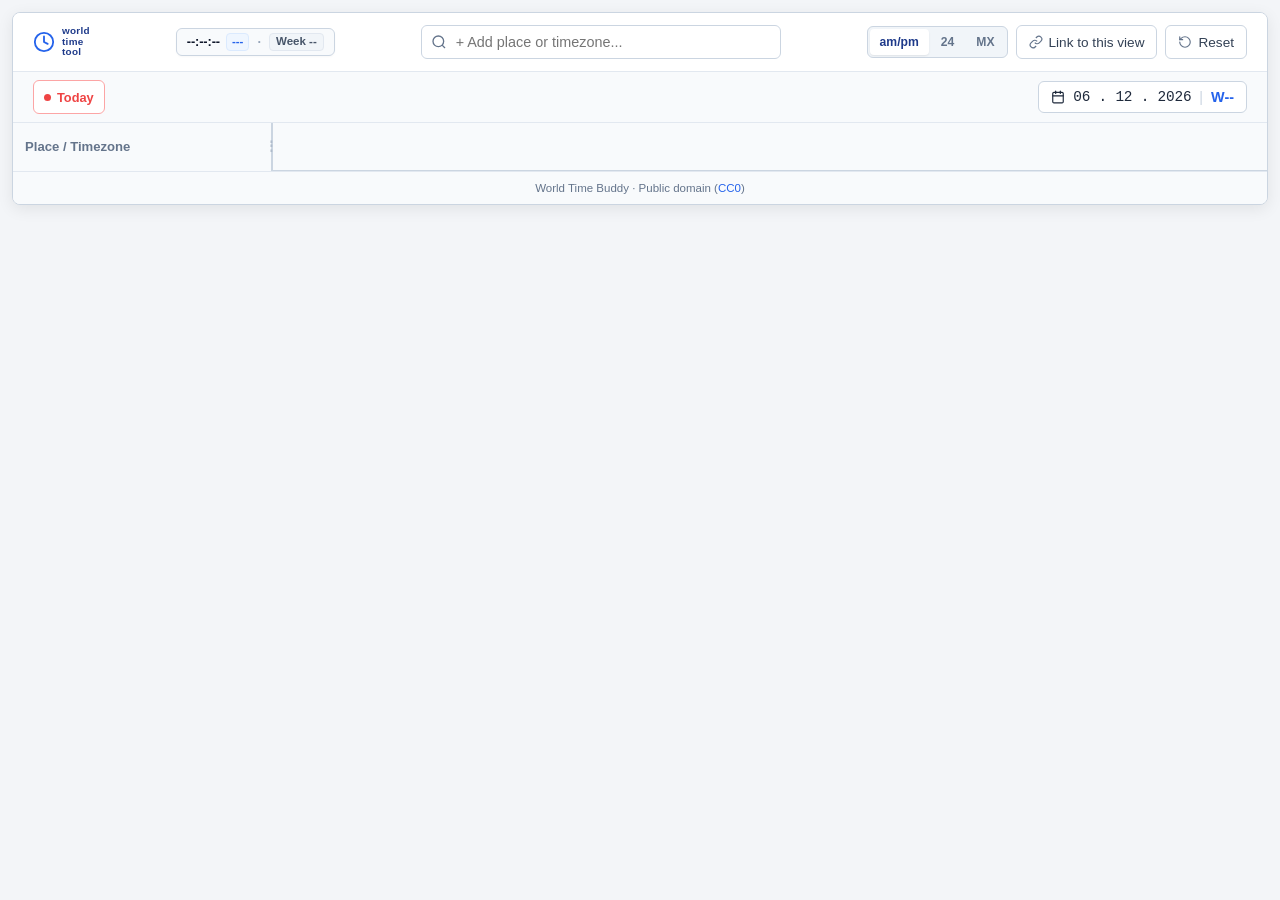
==== commit baf83686: "Refine UI layout quality, fix mobile badge overlap, and add container query responsiveness" ====
--- a/index.template.html
+++ b/index.template.html
@@ -240,7 +240,7 @@
 
     <!-- App Footer / Attribution -->
     <footer class="app-footer">
-      <span>Made with AI tools · Public domain (<a href="https://creativecommons.org/publicdomain/zero/1.0/" target="_blank" rel="noopener noreferrer">CC0</a>)</span>
+      <span>World Time Buddy · Public domain (<a href="https://creativecommons.org/publicdomain/zero/1.0/" target="_blank" rel="noopener noreferrer">CC0</a>)</span>
     </footer>
   </div>
 
--- a/style.css
+++ b/style.css
@@ -20,7 +20,7 @@
   --color-pinned-border: #2563eb;
 
   --cell-width: 36px;
-  --sidebar-default-width: 235px;
+  --sidebar-default-width: 260px;
   --sidebar-width: var(--sidebar-custom-width, var(--sidebar-default-width));
 }
 
@@ -775,17 +775,24 @@
 /* Imminent DST Clock Change Alert Banner */
 .imminent-dst-banner {
   display: flex;
-  align-items: center;
-  padding: 7px 16px;
+  align-items: flex-start;
+  padding: 8px 16px;
   font-size: 0.80rem;
   background: #fffbeb;
-  border-bottom: 1px solid #fef3c7;
+  border-bottom: 1px solid #fcd34d;
   border-left: 4px solid #f59e0b;
   color: #92400e;
   gap: 10px;
   box-sizing: border-box;
   width: 100%;
   flex-shrink: 0;
+}
+
+.imminent-dst-banner .imminent-dst-icon {
+  font-size: 1rem;
+  flex-shrink: 0;
+  line-height: 1.2;
+  margin-top: 1px;
 }
 
 .imminent-dst-banner .imminent-dst-content {
@@ -1071,6 +1078,22 @@
   user-select: text;
   -webkit-user-select: text;
   box-sizing: border-box;
+  container-type: inline-size;
+}
+
+@container (max-width: 230px) {
+  .zone-country {
+    display: none !important;
+  }
+}
+
+@container (max-width: 195px) {
+  .zone-dst-badge {
+    display: none !important;
+  }
+  .zone-dst-warn-badge .dst-warn-text {
+    display: none !important;
+  }
 }
 
 .zone-meta-left {
@@ -1210,6 +1233,7 @@
   overflow: hidden;
   text-overflow: ellipsis;
   min-width: 0;
+  flex: 1 1 auto;
   user-select: text;
   -webkit-user-select: text;
   cursor: text;
@@ -1220,6 +1244,7 @@
   align-items: center;
   gap: 4px;
   min-width: 0;
+  overflow: hidden;
   margin-top: 2px;
   user-select: text;
   -webkit-user-select: text;
@@ -1242,16 +1267,19 @@
   display: inline-flex;
   align-items: center;
   gap: 2px;
-  font-size: 0.60rem;
-  font-weight: 700;
-  padding: 1px 4px;
+  font-size: 0.58rem;
+  font-weight: 700;
+  padding: 1px 3px;
   border-radius: 4px;
   background: #fffbeb;
   color: #b45309;
   border: 1px solid #fcd34d;
   cursor: help;
   white-space: nowrap;
-  flex-shrink: 0;
+  min-width: 0;
+  flex-shrink: 1;
+  overflow: hidden;
+  text-overflow: ellipsis;
   letter-spacing: 0.02em;
 }
 
@@ -1259,6 +1287,16 @@
   background: #fee2e2;
   color: #b91c1c;
   border-color: #fca5a5;
+}
+
+.zone-dst-warn-badge .dst-warn-icon {
+  flex-shrink: 0;
+}
+
+.zone-dst-warn-badge .dst-warn-text {
+  min-width: 0;
+  overflow: hidden;
+  text-overflow: ellipsis;
 }
 
 .zone-country {
@@ -1267,6 +1305,8 @@
   white-space: nowrap;
   overflow: hidden;
   text-overflow: ellipsis;
+  min-width: 0;
+  flex: 1 1 0%;
   user-select: text;
   -webkit-user-select: text;
   cursor: text;
@@ -1769,8 +1809,8 @@
 /* DST Drift Alerts Container */
 .pinned-drift-container {
   display: flex;
-  flex-direction: column;
-  gap: 5px;
+  flex-wrap: wrap;
+  gap: 6px;
   margin: 4px 0 6px 0;
 }
 
@@ -1787,6 +1827,9 @@
   padding: 5px 9px;
   border-radius: 4px;
   line-height: 1.35;
+  flex: 1 1 320px;
+  max-width: 620px;
+  box-sizing: border-box;
 }
 
 .drift-alert-pill.alert-critical {
@@ -2283,7 +2326,7 @@
 /* Responsive Media Queries */
 @media (max-width: 860px) {
   :root {
-    --sidebar-width: 160px !important;
+    --sidebar-width: var(--sidebar-custom-width, 210px) !important;
   }
   .zone-country {
     display: none;
@@ -2322,7 +2365,7 @@
 
 @media (max-width: 640px) {
   :root {
-    --sidebar-width: 130px !important;
+    --sidebar-width: 145px !important;
   }
   body {
     padding: 0;
@@ -2531,35 +2574,40 @@
     grid-row: 1 / 3;
     display: flex;
     align-items: center;
-    gap: 3px;
+    gap: 2px;
     min-width: 0;
+    overflow: hidden;
   }
   .zone-reorder {
     display: flex;
     align-items: center;
-    margin-right: 1px;
+    margin-right: 0;
     flex-shrink: 0;
   }
   .zone-reorder-buttons {
     display: none;
   }
   .zone-drag-handle {
-    width: 14px;
-    height: 36px;
+    width: 10px;
+    height: 28px;
     color: #64748b;
     display: flex;
     align-items: center;
     justify-content: center;
   }
+  .zone-drag-handle svg {
+    width: 6px;
+    height: 10px;
+  }
   .zone-home-btn {
-    min-width: 20px;
-    width: 20px;
-    height: 20px;
-    min-height: 20px;
+    min-width: 15px;
+    width: 15px;
+    height: 15px;
+    min-height: 15px;
     display: inline-flex;
     align-items: center;
     justify-content: center;
-    font-size: 0.82rem;
+    font-size: 0.72rem;
     padding: 0;
     margin-right: 1px;
     flex-shrink: 0;
@@ -2570,22 +2618,27 @@
     flex-direction: column;
     justify-content: center;
     min-width: 0;
+    overflow: hidden;
     flex: 1;
     gap: 2px;
   }
   .zone-name-row {
     display: flex;
     align-items: center;
+    gap: 2px;
     min-width: 0;
+    overflow: hidden;
   }
   .zone-city {
-    font-size: 0.78rem;
+    font-size: 0.80rem;
     font-weight: 700;
     color: var(--text-main);
     white-space: nowrap;
     overflow: hidden;
     text-overflow: ellipsis;
-    max-width: 68px;
+    min-width: 0;
+    max-width: none;
+    flex: 1 1 auto;
     line-height: 1.2;
   }
   .zone-sub-row {
@@ -2593,6 +2646,7 @@
     align-items: center;
     gap: 3px;
     min-width: 0;
+    overflow: hidden;
   }
   .zone-offset-badge {
     font-size: 0.62rem;
@@ -2608,22 +2662,30 @@
     color: #1e40af;
   }
   .zone-dst-badge {
-    font-size: 0.62rem;
-    font-weight: 600;
-    padding: 1px 3px;
+    display: none;
+  }
+  .zone-dst-warn-badge {
+    display: inline-flex;
+    align-items: center;
+    font-size: 0.60rem;
+    padding: 0 3px;
     border-radius: 3px;
-    background: #f3f4f6;
-    color: #6b7280;
+    line-height: 1.1;
     flex-shrink: 0;
   }
-  .zone-dst-warn-badge {
-    font-size: 0.54rem;
-    padding: 0 2px;
+  .zone-dst-warn-badge .dst-warn-text {
+    display: none;
   }
   .imminent-dst-banner {
-    padding: 6px 10px;
+    align-items: flex-start;
+    padding: 7px 10px;
+    border-bottom: 1px solid #fcd34d;
     font-size: 0.74rem;
     gap: 6px;
+  }
+  .imminent-dst-banner .imminent-dst-icon {
+    margin-top: 1px;
+    font-size: 0.85rem;
   }
   .zone-country {
     display: none;
@@ -2853,7 +2915,7 @@
 
 @media (max-width: 440px) {
   :root {
-    --sidebar-width: 116px !important;
+    --sidebar-width: 138px !important;
   }
   .timeline-header-left {
     padding: 0 4px;
@@ -2863,8 +2925,8 @@
     font-size: 0.54rem;
   }
   .zone-city {
-    max-width: 52px;
-    font-size: 0.74rem;
+    max-width: none;
+    font-size: 0.76rem;
   }
   .zone-offset-badge {
     font-size: 0.56rem;
@@ -2881,6 +2943,6 @@
 
 @media (max-width: 360px) {
   :root {
-    --sidebar-width: 108px !important;
-  }
-}
+    --sidebar-width: 132px !important;
+  }
+}
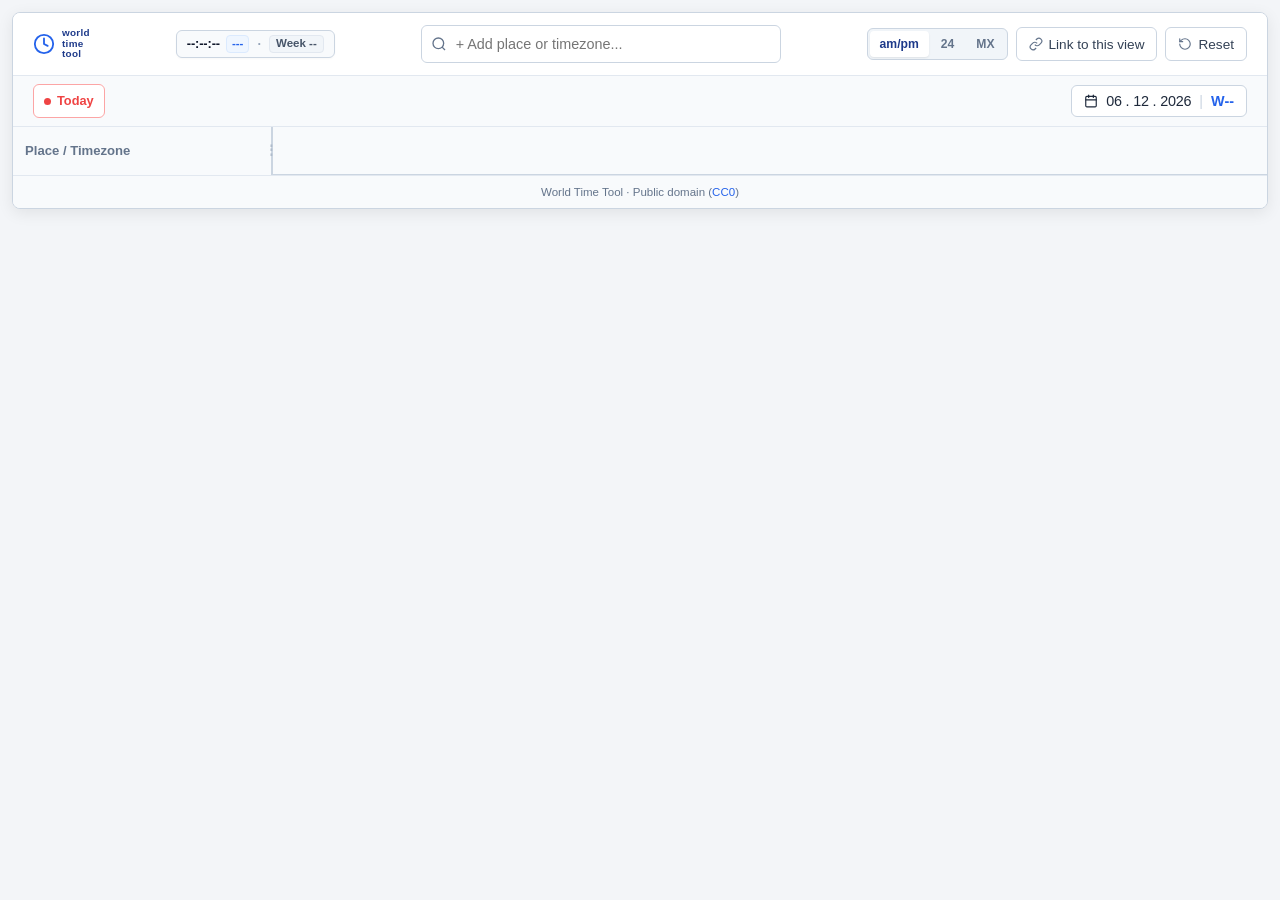
==== commit 9eb11b46: "Unify typography with system sans-serif stack and replace legacy tool naming with World Time Tool" ====
--- a/index.template.html
+++ b/index.template.html
@@ -240,7 +240,7 @@
 
     <!-- App Footer / Attribution -->
     <footer class="app-footer">
-      <span>World Time Buddy · Public domain (<a href="https://creativecommons.org/publicdomain/zero/1.0/" target="_blank" rel="noopener noreferrer">CC0</a>)</span>
+      <span>World Time Tool · Public domain (<a href="https://creativecommons.org/publicdomain/zero/1.0/" target="_blank" rel="noopener noreferrer">CC0</a>)</span>
     </footer>
   </div>
 
--- a/style.css
+++ b/style.css
@@ -6,7 +6,7 @@
   --border-color: #cbd5e1;
   --border-light: #e2e8f0;
 
-  /* World Time Buddy Palette */
+  /* Color Palette */
   --color-night: #2b4369;
   --color-night-text: #e2e8f0;
   --color-transition: #4e73a6;
@@ -19,6 +19,9 @@
   --color-highlight-col: rgba(59, 130, 246, 0.18);
   --color-pinned-border: #2563eb;
 
+  --font-sans: -apple-system, BlinkMacSystemFont, "Segoe UI Variable Text", "Segoe UI", Roboto, "Google Sans", "Noto Sans", "Helvetica Neue", Arial, sans-serif;
+  --font-mono: ui-monospace, SFMono-Regular, Menlo, Monaco, Consolas, "Liberation Mono", "Courier New", monospace;
+
   --cell-width: 36px;
   --sidebar-default-width: 260px;
   --sidebar-width: var(--sidebar-custom-width, var(--sidebar-default-width));
@@ -31,7 +34,7 @@
 }
 
 body {
-  font-family: "Segoe UI Variable Text", "Segoe UI", Roboto, "Google Sans", "Noto Sans", Arial, sans-serif;
+  font-family: var(--font-sans);
   font-variant-numeric: tabular-nums lining-nums;
   font-feature-settings: "tnum" 1, "lnum" 1;
   -webkit-font-smoothing: antialiased;
@@ -41,6 +44,17 @@
   color: var(--text-main);
   line-height: 1.4;
   padding: 12px;
+}
+
+button,
+input,
+select,
+textarea {
+  font-family: inherit;
+  font-size: inherit;
+  line-height: inherit;
+  font-feature-settings: inherit;
+  font-variant-numeric: inherit;
 }
 
 .app-container {
@@ -556,10 +570,11 @@
 }
 
 .date-picker-label {
-  font-family: ui-monospace, SFMono-Regular, Menlo, Monaco, Consolas, "Liberation Mono", "Courier New", monospace;
   font-size: 0.9rem;
   letter-spacing: -0.2px;
   color: var(--text-main);
+  font-variant-numeric: tabular-nums;
+  font-feature-settings: "tnum" 1;
 }
 
 .date-picker-sep {
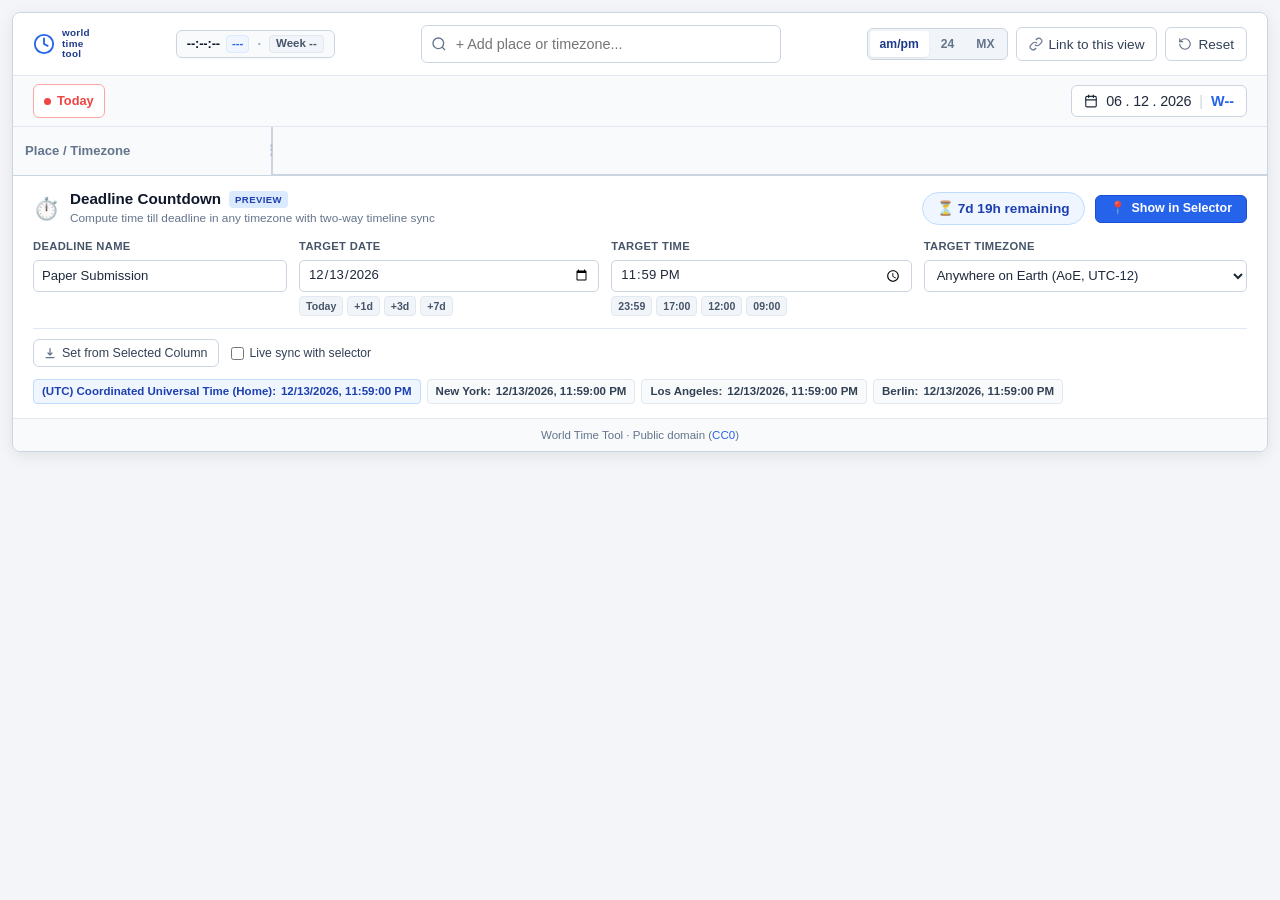
==== commit c6580bea: "Add deadline countdown calculator with two-way timeline selector synchronization" ====
--- a/index.template.html
+++ b/index.template.html
@@ -153,6 +153,13 @@
 
     <!-- Pinned Time Comparison Bar -->
     <div id="pinned-summary" class="pinned-summary-bar">
+      <!-- Active Deadline Indicator Banner in Selector -->
+      <div id="deadline-pinned-banner" class="deadline-pinned-banner" style="display:none;">
+        <div class="ddl-pin-badge">🎯 DEADLINE IN SELECTOR</div>
+        <span id="ddl-pin-text" class="ddl-pin-text"></span>
+        <button type="button" id="ddl-pin-dismiss-btn" class="btn-ddl-dismiss" title="Exit deadline selector view">Exit Deadline View</button>
+      </div>
+
       <!-- Meeting Duration & Shift Controls -->
       <div class="pinned-controls-row">
         <div class="pinned-ctrl-group">
@@ -238,6 +245,92 @@
       </div>
     </div>
 
+    <!-- Deadline Countdown & Timezone Calculator -->
+    <section id="deadline-section" class="deadline-section" aria-label="Deadline Countdown & Timezone Calculator">
+      <div class="deadline-header">
+        <div class="deadline-title-group">
+          <span class="deadline-icon">⏱️</span>
+          <div class="deadline-title-col">
+            <div class="deadline-title-row">
+              <h3 class="deadline-title">Deadline Countdown</h3>
+              <span class="deadline-preview-badge">Preview</span>
+            </div>
+            <span class="deadline-subtitle">Compute time till deadline in any timezone with two-way timeline sync</span>
+          </div>
+        </div>
+        <div class="deadline-header-actions">
+          <div id="deadline-countdown-badge" class="deadline-countdown-badge badge-normal">--</div>
+          <button type="button" id="deadline-sync-toggle-btn" class="btn btn-sm btn-deadline-sync" title="Show and highlight this deadline in the timeline selector above">
+            <span class="sync-icon">📍</span>
+            <span id="deadline-sync-btn-text">Show in Selector</span>
+          </button>
+        </div>
+      </div>
+
+      <div class="deadline-card-body">
+        <div class="deadline-inputs-grid">
+          <!-- Title / Note -->
+          <div class="deadline-field">
+            <label for="deadline-title-input" class="deadline-field-label">Deadline Name</label>
+            <input type="text" id="deadline-title-input" class="deadline-text-input" placeholder="e.g. Paper Submission, Sprint Cutoff" value="Paper Submission" />
+          </div>
+
+          <!-- Date -->
+          <div class="deadline-field">
+            <label for="deadline-date-input" class="deadline-field-label">Target Date</label>
+            <div class="deadline-input-combo">
+              <input type="date" id="deadline-date-input" class="deadline-date-input" />
+              <div class="deadline-chip-buttons">
+                <button type="button" class="btn-ddl-preset-date" data-days="0" title="Today">Today</button>
+                <button type="button" class="btn-ddl-preset-date" data-days="1" title="Tomorrow">+1d</button>
+                <button type="button" class="btn-ddl-preset-date" data-days="3" title="+3 Days">+3d</button>
+                <button type="button" class="btn-ddl-preset-date" data-days="7" title="+1 Week">+7d</button>
+              </div>
+            </div>
+          </div>
+
+          <!-- Time -->
+          <div class="deadline-field">
+            <label for="deadline-time-input" class="deadline-field-label">Target Time</label>
+            <div class="deadline-input-combo">
+              <input type="time" id="deadline-time-input" class="deadline-time-input" value="23:59" />
+              <div class="deadline-chip-buttons">
+                <button type="button" class="btn-ddl-preset-time" data-time="23:59" title="End of Day (23:59)">23:59</button>
+                <button type="button" class="btn-ddl-preset-time" data-time="17:00" title="End of Business (17:00)">17:00</button>
+                <button type="button" class="btn-ddl-preset-time" data-time="12:00" title="Noon (12:00)">12:00</button>
+                <button type="button" class="btn-ddl-preset-time" data-time="09:00" title="Morning (09:00)">09:00</button>
+              </div>
+            </div>
+          </div>
+
+          <!-- Timezone -->
+          <div class="deadline-field">
+            <label for="deadline-tz-select" class="deadline-field-label">Target Timezone</label>
+            <select id="deadline-tz-select" class="deadline-tz-select"></select>
+          </div>
+        </div>
+
+        <!-- Two-Way Interaction Bar & Converted Times Preview -->
+        <div class="deadline-bar-footer">
+          <div class="deadline-sync-controls">
+            <button type="button" id="deadline-set-from-pin-btn" class="btn btn-sm btn-outline-secondary" title="Update deadline date & time from the currently selected time column in the timeline above">
+              <svg width="12" height="12" viewBox="0 0 24 24" fill="none" stroke="currentColor" stroke-width="2.5" stroke-linecap="round" stroke-linejoin="round">
+                <path d="M12 3v13m0 0l-4-4m4 4l4-4M4 21h16"></path>
+              </svg>
+              <span>Set from Selected Column</span>
+            </button>
+            <label class="deadline-live-sync-toggle" title="When checked, moving or dragging the timeline selector updates this deadline in real time">
+              <input type="checkbox" id="deadline-live-sync-checkbox" />
+              <span>Live sync with selector</span>
+            </label>
+          </div>
+
+          <!-- Multi-zone conversion preview chips -->
+          <div id="deadline-conversions-preview" class="deadline-conversions-list"></div>
+        </div>
+      </div>
+    </section>
+
     <!-- App Footer / Attribution -->
     <footer class="app-footer">
       <span>World Time Tool · Public domain (<a href="https://creativecommons.org/publicdomain/zero/1.0/" target="_blank" rel="noopener noreferrer">CC0</a>)</span>
--- a/style.css
+++ b/style.css
@@ -2310,6 +2310,377 @@
   color: #b91c1c;
 }
 
+/* ==========================================================================
+   Deadline Countdown & Timezone Calculator
+   ========================================================================== */
+.deadline-section {
+  background: #ffffff;
+  border-top: 1px solid var(--border-color);
+  padding: 14px 20px;
+  display: flex;
+  flex-direction: column;
+  gap: 12px;
+  box-sizing: border-box;
+}
+
+.deadline-header {
+  display: flex;
+  align-items: center;
+  justify-content: space-between;
+  flex-wrap: wrap;
+  gap: 12px;
+}
+
+.deadline-title-group {
+  display: flex;
+  align-items: center;
+  gap: 10px;
+}
+
+.deadline-icon {
+  font-size: 1.35rem;
+  line-height: 1;
+  flex-shrink: 0;
+}
+
+.deadline-title-col {
+  display: flex;
+  flex-direction: column;
+  gap: 2px;
+}
+
+.deadline-title-row {
+  display: flex;
+  align-items: center;
+  gap: 8px;
+}
+
+.deadline-title {
+  font-size: 0.95rem;
+  font-weight: 700;
+  color: #0f172a;
+  margin: 0;
+  line-height: 1.2;
+}
+
+.deadline-preview-badge {
+  font-size: 0.60rem;
+  font-weight: 700;
+  text-transform: uppercase;
+  background: #dbeafe;
+  color: #1e40af;
+  padding: 2px 6px;
+  border-radius: 4px;
+  letter-spacing: 0.04em;
+}
+
+.deadline-subtitle {
+  font-size: 0.74rem;
+  color: var(--text-muted);
+}
+
+.deadline-header-actions {
+  display: flex;
+  align-items: center;
+  gap: 10px;
+  flex-wrap: wrap;
+}
+
+.deadline-countdown-badge {
+  font-size: 0.85rem;
+  font-weight: 700;
+  padding: 6px 14px;
+  border-radius: 999px;
+  font-variant-numeric: tabular-nums;
+  font-feature-settings: "tnum" 1;
+  display: inline-flex;
+  align-items: center;
+  gap: 6px;
+  white-space: nowrap;
+  transition: all 0.2s ease;
+}
+
+.deadline-countdown-badge.badge-normal {
+  background: #eff6ff;
+  color: #1e40af;
+  border: 1px solid #bfdbfe;
+}
+
+.deadline-countdown-badge.badge-urgent {
+  background: #fffbeb;
+  color: #b45309;
+  border: 1px solid #fcd34d;
+}
+
+.deadline-countdown-badge.badge-critical {
+  background: #fee2e2;
+  color: #b91c1c;
+  border: 1px solid #fca5a5;
+  animation: pulse-critical 2s infinite;
+}
+
+@keyframes pulse-critical {
+  0% { box-shadow: 0 0 0 0 rgba(239, 68, 68, 0.4); }
+  70% { box-shadow: 0 0 0 6px rgba(239, 68, 68, 0); }
+  100% { box-shadow: 0 0 0 0 rgba(239, 68, 68, 0); }
+}
+
+.deadline-countdown-badge.badge-passed {
+  background: #f1f5f9;
+  color: #64748b;
+  border: 1px solid #cbd5e1;
+}
+
+.btn-deadline-sync {
+  display: inline-flex;
+  align-items: center;
+  gap: 6px;
+  background: #2563eb;
+  color: #ffffff;
+  border: 1px solid #1d4ed8;
+  font-size: 0.78rem;
+  font-weight: 600;
+  padding: 6px 14px;
+  border-radius: 6px;
+  cursor: pointer;
+  transition: all 0.15s ease;
+  white-space: nowrap;
+  touch-action: manipulation;
+}
+
+.btn-deadline-sync:hover {
+  background: #1d4ed8;
+}
+
+.btn-deadline-sync.is-active {
+  background: #059669 !important;
+  border-color: #047857 !important;
+  color: #ffffff !important;
+  box-shadow: 0 0 0 2px rgba(16, 185, 129, 0.25);
+}
+
+.deadline-card-body {
+  display: flex;
+  flex-direction: column;
+  gap: 12px;
+}
+
+.deadline-inputs-grid {
+  display: grid;
+  grid-template-columns: 1.1fr 1.3fr 1.3fr 1.4fr;
+  gap: 12px;
+  align-items: start;
+}
+
+.deadline-field {
+  display: flex;
+  flex-direction: column;
+  gap: 5px;
+  min-width: 0;
+}
+
+.deadline-field-label {
+  font-size: 0.70rem;
+  font-weight: 700;
+  color: #475569;
+  text-transform: uppercase;
+  letter-spacing: 0.03em;
+}
+
+.deadline-text-input,
+.deadline-date-input,
+.deadline-time-input,
+.deadline-tz-select {
+  height: 32px;
+  padding: 4px 8px;
+  border: 1px solid var(--border-color);
+  border-radius: 5px;
+  font-size: 0.82rem;
+  background: #ffffff;
+  color: var(--text-main);
+  outline: none;
+  transition: border-color 0.15s, box-shadow 0.15s;
+  width: 100%;
+  box-sizing: border-box;
+  font-family: inherit;
+}
+
+.deadline-text-input:focus,
+.deadline-date-input:focus,
+.deadline-time-input:focus,
+.deadline-tz-select:focus {
+  border-color: #2563eb;
+  box-shadow: 0 0 0 2px rgba(37, 99, 235, 0.15);
+}
+
+.deadline-input-combo {
+  display: flex;
+  flex-direction: column;
+  gap: 4px;
+}
+
+.deadline-chip-buttons {
+  display: flex;
+  gap: 4px;
+  flex-wrap: wrap;
+}
+
+.btn-ddl-preset-date,
+.btn-ddl-preset-time {
+  background: #f1f5f9;
+  border: 1px solid var(--border-light);
+  border-radius: 4px;
+  font-size: 0.66rem;
+  font-weight: 600;
+  color: #475569;
+  padding: 2px 6px;
+  cursor: pointer;
+  transition: all 0.12s;
+  white-space: nowrap;
+  touch-action: manipulation;
+}
+
+.btn-ddl-preset-date:hover,
+.btn-ddl-preset-time:hover {
+  background: #e2e8f0;
+  color: #0f172a;
+  border-color: #cbd5e1;
+}
+
+.deadline-bar-footer {
+  display: flex;
+  align-items: center;
+  justify-content: space-between;
+  flex-wrap: wrap;
+  gap: 12px;
+  padding-top: 10px;
+  border-top: 1px solid var(--border-light);
+}
+
+.deadline-sync-controls {
+  display: flex;
+  align-items: center;
+  gap: 12px;
+  flex-wrap: wrap;
+}
+
+.deadline-live-sync-toggle {
+  display: inline-flex;
+  align-items: center;
+  gap: 6px;
+  font-size: 0.76rem;
+  font-weight: 500;
+  color: #334155;
+  cursor: pointer;
+  user-select: none;
+  -webkit-user-select: none;
+}
+
+.deadline-live-sync-toggle input[type="checkbox"] {
+  accent-color: #2563eb;
+  cursor: pointer;
+}
+
+.deadline-conversions-list {
+  display: flex;
+  align-items: center;
+  gap: 6px;
+  flex-wrap: wrap;
+}
+
+.ddl-chip {
+  display: inline-flex;
+  align-items: center;
+  gap: 5px;
+  background: #f8fafc;
+  border: 1px solid var(--border-light);
+  padding: 3px 8px;
+  border-radius: 4px;
+  font-size: 0.72rem;
+  color: #334155;
+}
+
+.ddl-chip.is-home {
+  background: #eff6ff;
+  border-color: #bfdbfe;
+  color: #1e40af;
+}
+
+.ddl-chip-tz {
+  font-weight: 600;
+}
+
+.ddl-chip-time {
+  font-weight: 700;
+  font-feature-settings: "tnum";
+}
+
+/* Selector Banner when Deadline is Active */
+.deadline-pinned-banner {
+  display: flex;
+  align-items: center;
+  justify-content: space-between;
+  gap: 8px;
+  background: #fff1f2;
+  border: 1px solid #fecdd3;
+  border-left: 4px solid #e11d48;
+  padding: 6px 12px;
+  border-radius: 6px;
+  font-size: 0.80rem;
+  color: #9f1239;
+  margin-bottom: 8px;
+}
+
+.ddl-pin-badge {
+  background: #e11d48;
+  color: #ffffff;
+  font-size: 0.62rem;
+  font-weight: 700;
+  padding: 2px 6px;
+  border-radius: 3px;
+  letter-spacing: 0.04em;
+  white-space: nowrap;
+}
+
+.ddl-pin-text {
+  flex: 1;
+  min-width: 0;
+  font-weight: 500;
+}
+
+.btn-ddl-dismiss {
+  background: #ffffff;
+  border: 1px solid #fca5a5;
+  color: #b91c1c;
+  border-radius: 4px;
+  padding: 2px 8px;
+  font-size: 0.70rem;
+  font-weight: 600;
+  cursor: pointer;
+  white-space: nowrap;
+  transition: all 0.15s;
+}
+
+.btn-ddl-dismiss:hover {
+  background: #fee2e2;
+}
+
+/* Timeline Pinned Column when Deadline is Active */
+.ruler-pinned-column.is-deadline-active {
+  border-color: #e11d48 !important;
+  background: rgba(225, 29, 72, 0.14) !important;
+}
+
+.ruler-pinned-column.is-deadline-active .ruler-top-badge {
+  background: #e11d48 !important;
+  color: #ffffff !important;
+  box-shadow: 0 2px 6px rgba(225, 29, 72, 0.35) !important;
+}
+
+.ruler-pinned-column.is-deadline-active .ruler-handle-grip {
+  background: #e11d48 !important;
+}
+
 /* App Footer / Attribution */
 .app-footer {
   padding: 8px 16px;
@@ -2340,6 +2711,9 @@
 
 /* Responsive Media Queries */
 @media (max-width: 860px) {
+  .deadline-inputs-grid {
+    grid-template-columns: 1fr 1fr;
+  }
   :root {
     --sidebar-width: var(--sidebar-custom-width, 210px) !important;
   }
@@ -2379,6 +2753,19 @@
 }
 
 @media (max-width: 640px) {
+  .deadline-section {
+    padding: 12px 14px;
+  }
+  .deadline-inputs-grid {
+    grid-template-columns: 1fr;
+  }
+  .deadline-bar-footer {
+    flex-direction: column;
+    align-items: stretch;
+  }
+  .deadline-sync-controls {
+    justify-content: space-between;
+  }
   :root {
     --sidebar-width: 145px !important;
   }
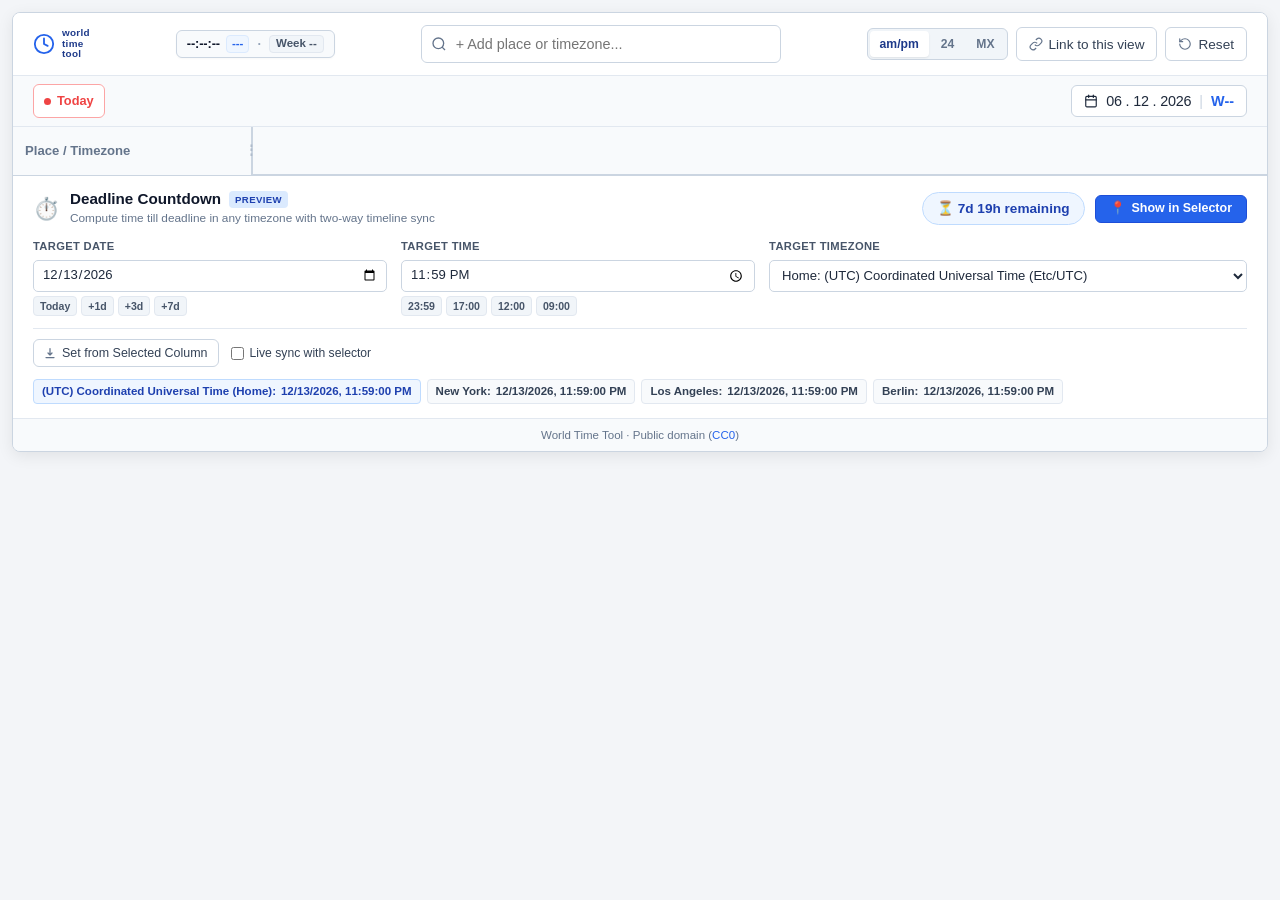
==== commit 4c72846f: "Streamline deadline calculator: remove AoE, default to home timezone, and remove deadline name field" ====
--- a/index.template.html
+++ b/index.template.html
@@ -269,12 +269,6 @@
 
       <div class="deadline-card-body">
         <div class="deadline-inputs-grid">
-          <!-- Title / Note -->
-          <div class="deadline-field">
-            <label for="deadline-title-input" class="deadline-field-label">Deadline Name</label>
-            <input type="text" id="deadline-title-input" class="deadline-text-input" placeholder="e.g. Paper Submission, Sprint Cutoff" value="Paper Submission" />
-          </div>
-
           <!-- Date -->
           <div class="deadline-field">
             <label for="deadline-date-input" class="deadline-field-label">Target Date</label>
--- a/style.css
+++ b/style.css
@@ -23,7 +23,7 @@
   --font-mono: ui-monospace, SFMono-Regular, Menlo, Monaco, Consolas, "Liberation Mono", "Courier New", monospace;
 
   --cell-width: 36px;
-  --sidebar-default-width: 260px;
+  --sidebar-default-width: 240px;
   --sidebar-width: var(--sidebar-custom-width, var(--sidebar-default-width));
 }
 
@@ -2467,8 +2467,8 @@
 
 .deadline-inputs-grid {
   display: grid;
-  grid-template-columns: 1.1fr 1.3fr 1.3fr 1.4fr;
-  gap: 12px;
+  grid-template-columns: 1fr 1fr 1.35fr;
+  gap: 14px;
   align-items: start;
 }
 
@@ -2714,6 +2714,9 @@
   .deadline-inputs-grid {
     grid-template-columns: 1fr 1fr;
   }
+  .deadline-inputs-grid .deadline-field:nth-child(3) {
+    grid-column: 1 / -1;
+  }
   :root {
     --sidebar-width: var(--sidebar-custom-width, 210px) !important;
   }
@@ -2758,6 +2761,9 @@
   }
   .deadline-inputs-grid {
     grid-template-columns: 1fr;
+  }
+  .deadline-inputs-grid .deadline-field:nth-child(3) {
+    grid-column: auto;
   }
   .deadline-bar-footer {
     flex-direction: column;
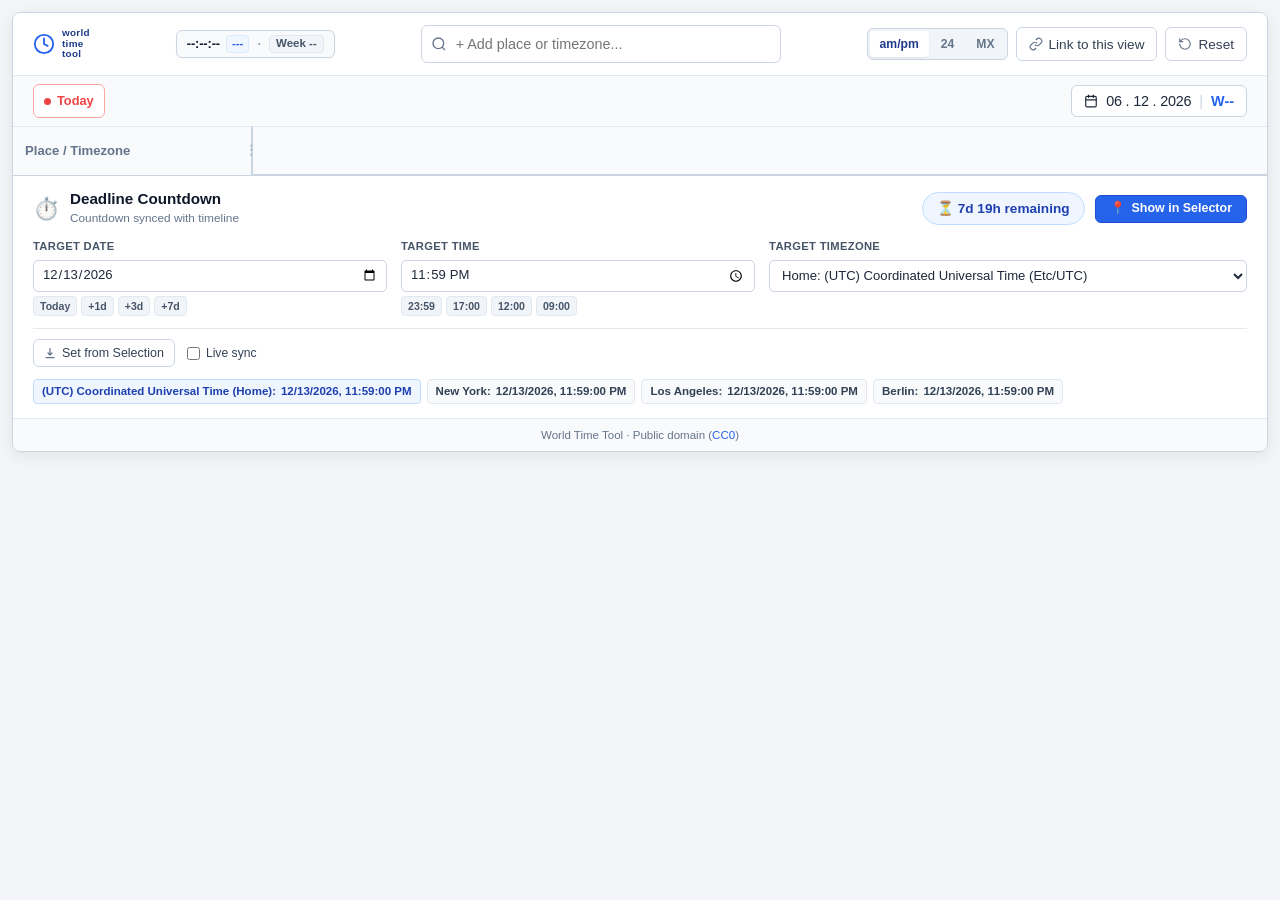
==== commit 9fc49d5f: "Polish UI: simplify deadline subtitle and streamline interface labels" ====
--- a/index.template.html
+++ b/index.template.html
@@ -155,9 +155,9 @@
     <div id="pinned-summary" class="pinned-summary-bar">
       <!-- Active Deadline Indicator Banner in Selector -->
       <div id="deadline-pinned-banner" class="deadline-pinned-banner" style="display:none;">
-        <div class="ddl-pin-badge">🎯 DEADLINE IN SELECTOR</div>
+        <div class="ddl-pin-badge">🎯 Deadline</div>
         <span id="ddl-pin-text" class="ddl-pin-text"></span>
-        <button type="button" id="ddl-pin-dismiss-btn" class="btn-ddl-dismiss" title="Exit deadline selector view">Exit Deadline View</button>
+        <button type="button" id="ddl-pin-dismiss-btn" class="btn-ddl-dismiss" title="Exit deadline selector view">Exit View</button>
       </div>
 
       <!-- Meeting Duration & Shift Controls -->
@@ -240,7 +240,7 @@
             <rect x="9" y="9" width="13" height="13" rx="2" ry="2"></rect>
             <path d="M5 15H4a2 2 0 0 1-2-2V4a2 2 0 0 1 2-2h9a2 2 0 0 1 2 2v1"></path>
           </svg>
-          <span id="copy-sentence-label">Copy Description</span>
+          <span id="copy-sentence-label">Copy Summary</span>
         </button>
       </div>
     </div>
@@ -253,14 +253,13 @@
           <div class="deadline-title-col">
             <div class="deadline-title-row">
               <h3 class="deadline-title">Deadline Countdown</h3>
-              <span class="deadline-preview-badge">Preview</span>
             </div>
-            <span class="deadline-subtitle">Compute time till deadline in any timezone with two-way timeline sync</span>
+            <span class="deadline-subtitle">Countdown synced with timeline</span>
           </div>
         </div>
         <div class="deadline-header-actions">
           <div id="deadline-countdown-badge" class="deadline-countdown-badge badge-normal">--</div>
-          <button type="button" id="deadline-sync-toggle-btn" class="btn btn-sm btn-deadline-sync" title="Show and highlight this deadline in the timeline selector above">
+          <button type="button" id="deadline-sync-toggle-btn" class="btn btn-sm btn-deadline-sync" title="View deadline in timeline selector">
             <span class="sync-icon">📍</span>
             <span id="deadline-sync-btn-text">Show in Selector</span>
           </button>
@@ -307,15 +306,15 @@
         <!-- Two-Way Interaction Bar & Converted Times Preview -->
         <div class="deadline-bar-footer">
           <div class="deadline-sync-controls">
-            <button type="button" id="deadline-set-from-pin-btn" class="btn btn-sm btn-outline-secondary" title="Update deadline date & time from the currently selected time column in the timeline above">
+            <button type="button" id="deadline-set-from-pin-btn" class="btn btn-sm btn-outline-secondary" title="Set deadline from selected timeline column">
               <svg width="12" height="12" viewBox="0 0 24 24" fill="none" stroke="currentColor" stroke-width="2.5" stroke-linecap="round" stroke-linejoin="round">
                 <path d="M12 3v13m0 0l-4-4m4 4l4-4M4 21h16"></path>
               </svg>
-              <span>Set from Selected Column</span>
+              <span>Set from Selection</span>
             </button>
-            <label class="deadline-live-sync-toggle" title="When checked, moving or dragging the timeline selector updates this deadline in real time">
+            <label class="deadline-live-sync-toggle" title="Automatically update deadline when moving selection">
               <input type="checkbox" id="deadline-live-sync-checkbox" />
-              <span>Live sync with selector</span>
+              <span>Live sync</span>
             </label>
           </div>
 
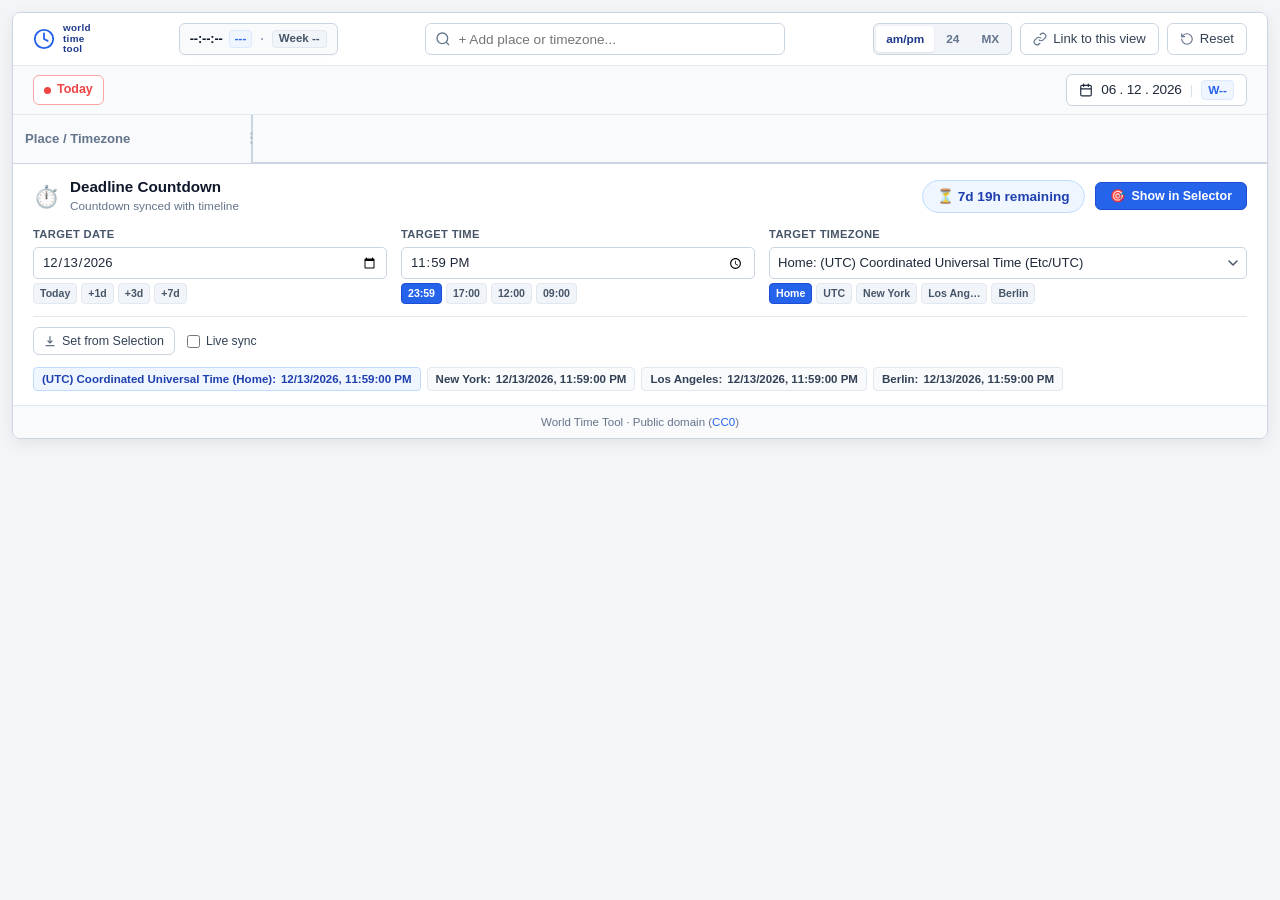
==== commit 85565e76: "Refine micro-interactions, visual alignment, and deadline controls" ====
--- a/index.template.html
+++ b/index.template.html
@@ -260,7 +260,7 @@
         <div class="deadline-header-actions">
           <div id="deadline-countdown-badge" class="deadline-countdown-badge badge-normal">--</div>
           <button type="button" id="deadline-sync-toggle-btn" class="btn btn-sm btn-deadline-sync" title="View deadline in timeline selector">
-            <span class="sync-icon">📍</span>
+            <span class="sync-icon">🎯</span>
             <span id="deadline-sync-btn-text">Show in Selector</span>
           </button>
         </div>
@@ -299,7 +299,10 @@
           <!-- Timezone -->
           <div class="deadline-field">
             <label for="deadline-tz-select" class="deadline-field-label">Target Timezone</label>
-            <select id="deadline-tz-select" class="deadline-tz-select"></select>
+            <div class="deadline-input-combo">
+              <select id="deadline-tz-select" class="deadline-tz-select"></select>
+              <div id="deadline-tz-shortcuts" class="deadline-chip-buttons"></div>
+            </div>
           </div>
         </div>
 
--- a/style.css
+++ b/style.css
@@ -57,6 +57,15 @@
   font-variant-numeric: inherit;
 }
 
+:focus-visible {
+  outline: 2px solid #2563eb;
+  outline-offset: 2px;
+}
+
+:focus:not(:focus-visible) {
+  outline: none;
+}
+
 .app-container {
   max-width: 1600px;
   width: 100%;
@@ -74,7 +83,7 @@
   flex-wrap: wrap;
   align-items: center;
   justify-content: space-between;
-  padding: 12px 20px;
+  padding: 10px 20px;
   background: #ffffff;
   border-bottom: 1px solid var(--border-light);
   gap: 12px;
@@ -83,7 +92,7 @@
 .brand {
   display: flex;
   align-items: center;
-  gap: 7px;
+  gap: 8px;
   user-select: none;
   flex-shrink: 0;
 }
@@ -122,13 +131,15 @@
   background: #f8fafc;
   border: 1px solid var(--border-color);
   border-radius: 6px;
-  padding: 4px 10px;
-  font-size: 0.8rem;
+  height: 32px;
+  padding: 0 10px;
+  font-size: 0.80rem;
   color: #1e293b;
   flex-shrink: 0;
   user-select: none;
   font-variant-numeric: tabular-nums;
   box-shadow: 0 1px 2px rgba(0, 0, 0, 0.03);
+  box-sizing: border-box;
 }
 
 .top-clock-time-group {
@@ -205,12 +216,16 @@
 
 .search-input {
   width: 100%;
-  padding: 8px 12px 8px 34px;
+  height: 32px;
+  padding: 0 12px 0 32px;
   border: 1px solid var(--border-color);
   border-radius: 6px;
-  font-size: 0.9rem;
+  font-size: 0.85rem;
   outline: none;
-  transition: border-color 0.15s ease;
+  background: #ffffff;
+  color: var(--text-main);
+  transition: border-color 0.15s ease, box-shadow 0.15s ease;
+  box-sizing: border-box;
 }
 
 .search-input:focus {
@@ -348,8 +363,8 @@
   justify-content: center;
   gap: 6px;
   padding: 0 12px;
-  height: 34px;
-  font-size: 0.85rem;
+  height: 32px;
+  font-size: 0.82rem;
   font-weight: 500;
   border-radius: 6px;
   border: 1px solid var(--border-color);
@@ -362,6 +377,7 @@
   touch-action: manipulation;
   white-space: nowrap;
   flex-shrink: 0;
+  box-sizing: border-box;
 }
 
 .btn svg {
@@ -388,6 +404,17 @@
 
 .btn.active svg {
   color: #ffffff;
+}
+
+.btn.copied {
+  background: #ecfdf5 !important;
+  border-color: #a7f3d0 !important;
+  color: #065f46 !important;
+  box-shadow: 0 1px 2px rgba(6, 95, 70, 0.08);
+}
+
+.btn.copied svg {
+  color: #059669 !important;
 }
 
 .btn-sm {
@@ -396,6 +423,7 @@
   font-size: 0.78rem;
   white-space: nowrap;
   flex-shrink: 0;
+  box-sizing: border-box;
 }
 
 /* Three-Way Segmented Control: am/pm · 24 · MX */
@@ -405,16 +433,18 @@
   background: #f1f5f9;
   border: 1px solid var(--border-color);
   border-radius: 6px;
+  height: 32px;
   padding: 2px;
   gap: 2px;
   flex-shrink: 0;
   white-space: nowrap;
+  box-sizing: border-box;
 }
 
 .format-segment {
-  font-size: 0.76rem;
+  font-size: 0.74rem;
   font-weight: 600;
-  padding: 4px 10px !important;
+  padding: 0 10px !important;
   height: 26px !important;
   border: none !important;
   background: transparent !important;
@@ -422,7 +452,7 @@
   border-radius: 4px !important;
   cursor: pointer;
   transition: all 0.15s ease;
-  line-height: 1.2;
+  line-height: 26px;
   white-space: nowrap !important;
   flex-shrink: 0 !important;
   box-shadow: none !important;
@@ -465,10 +495,11 @@
 }
 
 .date-tab {
-  padding: 5px 12px;
-  font-size: 0.85rem;
+  height: 30px;
+  padding: 0 12px;
+  font-size: 0.82rem;
   font-weight: 500;
-  border-radius: 5px;
+  border-radius: 6px;
   border: 1px solid transparent;
   background: transparent;
   cursor: pointer;
@@ -478,11 +509,15 @@
   touch-action: manipulation;
   user-select: none;
   -webkit-user-select: none;
+  display: inline-flex;
+  align-items: center;
+  justify-content: center;
+  transition: background-color 0.12s ease, color 0.12s ease;
 }
 
 .date-tab:hover {
-  background: #e2e8f0;
-  color: var(--text-main);
+  background: #f1f5f9;
+  color: #0f172a;
 }
 
 .date-tab.active {
@@ -490,7 +525,7 @@
   color: #1d4ed8;
   border-color: var(--border-color);
   font-weight: 700;
-  box-shadow: 0 1px 3px rgba(0,0,0,0.05);
+  box-shadow: inset 0 -2px 0 #2563eb, 0 1px 3px rgba(0, 0, 0, 0.05);
 }
 
 .date-tab.is-today::after {
@@ -500,7 +535,7 @@
   height: 5px;
   background: #ef4444;
   border-radius: 50%;
-  margin-left: 4px;
+  margin-left: 5px;
   vertical-align: middle;
 }
 
@@ -508,17 +543,19 @@
   display: inline-flex;
   align-items: center;
   gap: 6px;
+  height: 30px;
   background: #ffffff;
   color: #ef4444;
   border: 1px solid #fca5a5;
   font-weight: 700;
-  font-size: 0.8rem;
-  padding: 4px 10px;
+  font-size: 0.78rem;
+  padding: 0 10px;
   border-radius: 6px;
   cursor: pointer;
   transition: all 0.15s ease;
   flex-shrink: 0;
   white-space: nowrap;
+  box-sizing: border-box;
 }
 
 .btn-today:hover {
@@ -533,6 +570,7 @@
   background-color: #ef4444;
   border-radius: 50%;
   display: inline-block;
+  flex-shrink: 0;
 }
 
 .date-picker-wrapper {
@@ -550,7 +588,7 @@
   gap: 8px;
   height: 32px;
   padding: 0 12px;
-  font-size: 0.9rem;
+  font-size: 0.85rem;
   font-weight: 500;
   border-radius: 6px;
   background: #ffffff;
@@ -560,6 +598,7 @@
   white-space: nowrap;
   flex-shrink: 0;
   transition: all 0.15s ease;
+  box-sizing: border-box;
 }
 
 .btn-week-cal:hover,
@@ -570,7 +609,7 @@
 }
 
 .date-picker-label {
-  font-size: 0.9rem;
+  font-size: 0.85rem;
   letter-spacing: -0.2px;
   color: var(--text-main);
   font-variant-numeric: tabular-nums;
@@ -580,12 +619,17 @@
 .date-picker-sep {
   color: #cbd5e1;
   font-weight: 300;
-}
-
-
+  font-size: 0.85rem;
+  opacity: 0.7;
+}
 
 .week-cal-badge {
   color: #2563eb;
+  background: #eff6ff;
+  border: 1px solid #dbeafe;
+  padding: 1px 6px;
+  border-radius: 4px;
+  font-size: 0.74rem;
   font-weight: 700;
   font-feature-settings: "tnum";
 }
@@ -993,6 +1037,25 @@
   .zone-row:hover {
     background-color: rgba(241, 245, 249, 0.4);
   }
+  .zone-row .zone-drag-handle,
+  .zone-row .zone-remove-btn,
+  .zone-row .btn-icon-tiny,
+  .zone-row .zone-home-btn:not(.is-home) {
+    opacity: 0.35;
+    transition: opacity 0.15s ease;
+  }
+  .zone-row:hover .zone-drag-handle,
+  .zone-row:hover .zone-remove-btn,
+  .zone-row:hover .btn-icon-tiny,
+  .zone-row:hover .zone-home-btn:not(.is-home) {
+    opacity: 0.85;
+  }
+  .zone-row .zone-drag-handle:hover,
+  .zone-row .zone-remove-btn:hover,
+  .zone-row .btn-icon-tiny:hover,
+  .zone-row .zone-home-btn:hover {
+    opacity: 1 !important;
+  }
 }
 
 .hour-header-cell.overlap-col {
@@ -1003,8 +1066,11 @@
 .hour-header-cell.overlap-col::after {
   content: "★";
   position: absolute;
-  top: 1px;
-  font-size: 0.65rem;
+  top: 2px;
+  left: 50%;
+  transform: translateX(-50%);
+  font-size: 0.60rem;
+  line-height: 1;
   color: #d97706;
 }
 
@@ -1739,7 +1805,7 @@
 .pinned-controls-row {
   display: flex;
   align-items: center;
-  gap: 10px;
+  gap: 12px;
   flex-wrap: wrap;
   padding-bottom: 8px;
   border-bottom: 1px solid var(--border-light);
@@ -1764,10 +1830,13 @@
 .pin-presets-group {
   display: inline-flex;
   align-items: center;
-  background: #ffffff;
+  background: #f1f5f9;
   border: 1px solid var(--border-color);
-  border-radius: 4px;
-  overflow: hidden;
+  border-radius: 6px;
+  padding: 2px;
+  gap: 2px;
+  height: 28px;
+  box-sizing: border-box;
 }
 
 .pin-seg-btn,
@@ -1777,41 +1846,54 @@
   border: none;
   font-size: 0.74rem;
   font-weight: 600;
-  color: #334155;
-  padding: 3px 7px;
+  color: #475569;
+  padding: 0 8px;
+  height: 22px;
+  line-height: 22px;
+  border-radius: 4px;
   cursor: pointer;
   transition: all 0.15s ease;
-  line-height: 1.2;
-}
-
-.pin-seg-btn:not(:last-child),
-.pin-preset-btn:not(:last-child),
-.pin-step-btn:not(:last-child) {
-  border-right: 1px solid var(--border-light);
+  display: inline-flex;
+  align-items: center;
+  justify-content: center;
+  white-space: nowrap;
+  user-select: none;
+  -webkit-user-select: none;
 }
 
 .pin-seg-btn:hover,
 .pin-preset-btn:hover,
 .pin-step-btn:hover {
-  background: #f1f5f9;
+  background: rgba(255, 255, 255, 0.6);
   color: #0f172a;
 }
 
 .pin-seg-btn.active,
 .pin-preset-btn.active {
-  background: #2563eb;
-  color: #ffffff;
+  background: #ffffff !important;
+  color: #1e3a8a !important;
+  font-weight: 700;
+  box-shadow: 0 1px 2px rgba(0, 0, 0, 0.08);
+}
+
+.pin-step-btn:disabled,
+.pin-step-btn.disabled {
+  opacity: 0.35 !important;
+  cursor: not-allowed !important;
+  pointer-events: none;
 }
 
 .pin-len-display {
-  font-size: 0.76rem;
+  font-size: 0.74rem;
   font-weight: 700;
   color: #0f172a;
-  padding: 3px 8px;
+  padding: 0 6px;
+  height: 22px;
+  line-height: 22px;
   min-width: 36px;
   text-align: center;
-  background: #f8fafc;
-  border-right: 1px solid var(--border-light);
+  background: transparent;
+  user-select: none;
 }
 
 .pinned-actions-group {
@@ -2505,6 +2587,23 @@
   font-family: inherit;
 }
 
+.deadline-date-input,
+.deadline-time-input {
+  font-variant-numeric: tabular-nums;
+  font-feature-settings: "tnum" 1;
+}
+
+.deadline-tz-select {
+  cursor: pointer;
+  background-image: url("data:image/svg+xml,%3Csvg width='10' height='6' viewBox='0 0 10 6' fill='none' xmlns='http://www.w3.org/2000/svg'%3E%3Cpath d='M1 1L5 5L9 1' stroke='%23475569' stroke-width='1.5' stroke-linecap='round' stroke-linejoin='round'/%3E%3C/svg%3E");
+  background-repeat: no-repeat;
+  background-position: right 8px center;
+  padding-right: 24px;
+  -webkit-appearance: none;
+  -moz-appearance: none;
+  appearance: none;
+}
+
 .deadline-text-input:focus,
 .deadline-date-input:focus,
 .deadline-time-input:focus,
@@ -2526,7 +2625,8 @@
 }
 
 .btn-ddl-preset-date,
-.btn-ddl-preset-time {
+.btn-ddl-preset-time,
+.btn-ddl-preset-tz {
   background: #f1f5f9;
   border: 1px solid var(--border-light);
   border-radius: 4px;
@@ -2538,13 +2638,25 @@
   transition: all 0.12s;
   white-space: nowrap;
   touch-action: manipulation;
+  user-select: none;
+  -webkit-user-select: none;
 }
 
 .btn-ddl-preset-date:hover,
-.btn-ddl-preset-time:hover {
+.btn-ddl-preset-time:hover,
+.btn-ddl-preset-tz:hover {
   background: #e2e8f0;
   color: #0f172a;
   border-color: #cbd5e1;
+}
+
+.btn-ddl-preset-date.active,
+.btn-ddl-preset-time.active,
+.btn-ddl-preset-tz.active {
+  background: #2563eb !important;
+  color: #ffffff !important;
+  border-color: #1d4ed8 !important;
+  font-weight: 700;
 }
 
 .deadline-bar-footer {
@@ -2598,12 +2710,37 @@
   border-radius: 4px;
   font-size: 0.72rem;
   color: #334155;
+  white-space: nowrap;
+  cursor: pointer;
+  transition: all 0.15s ease;
+  user-select: none;
+  -webkit-user-select: none;
+}
+
+.ddl-chip:hover {
+  background: #f1f5f9;
+  border-color: #cbd5e1;
 }
 
 .ddl-chip.is-home {
   background: #eff6ff;
   border-color: #bfdbfe;
   color: #1e40af;
+}
+
+.ddl-chip.is-home:hover {
+  background: #dbeafe;
+  border-color: #93c5fd;
+}
+
+.ddl-chip.copied {
+  background: #ecfdf5 !important;
+  border-color: #a7f3d0 !important;
+  color: #065f46 !important;
+}
+
+.ddl-chip.copied .ddl-chip-tz {
+  color: #059669 !important;
 }
 
 .ddl-chip-tz {
@@ -2771,6 +2908,9 @@
   }
   .deadline-sync-controls {
     justify-content: space-between;
+  }
+  .ddl-chip {
+    white-space: normal;
   }
   :root {
     --sidebar-width: 145px !important;
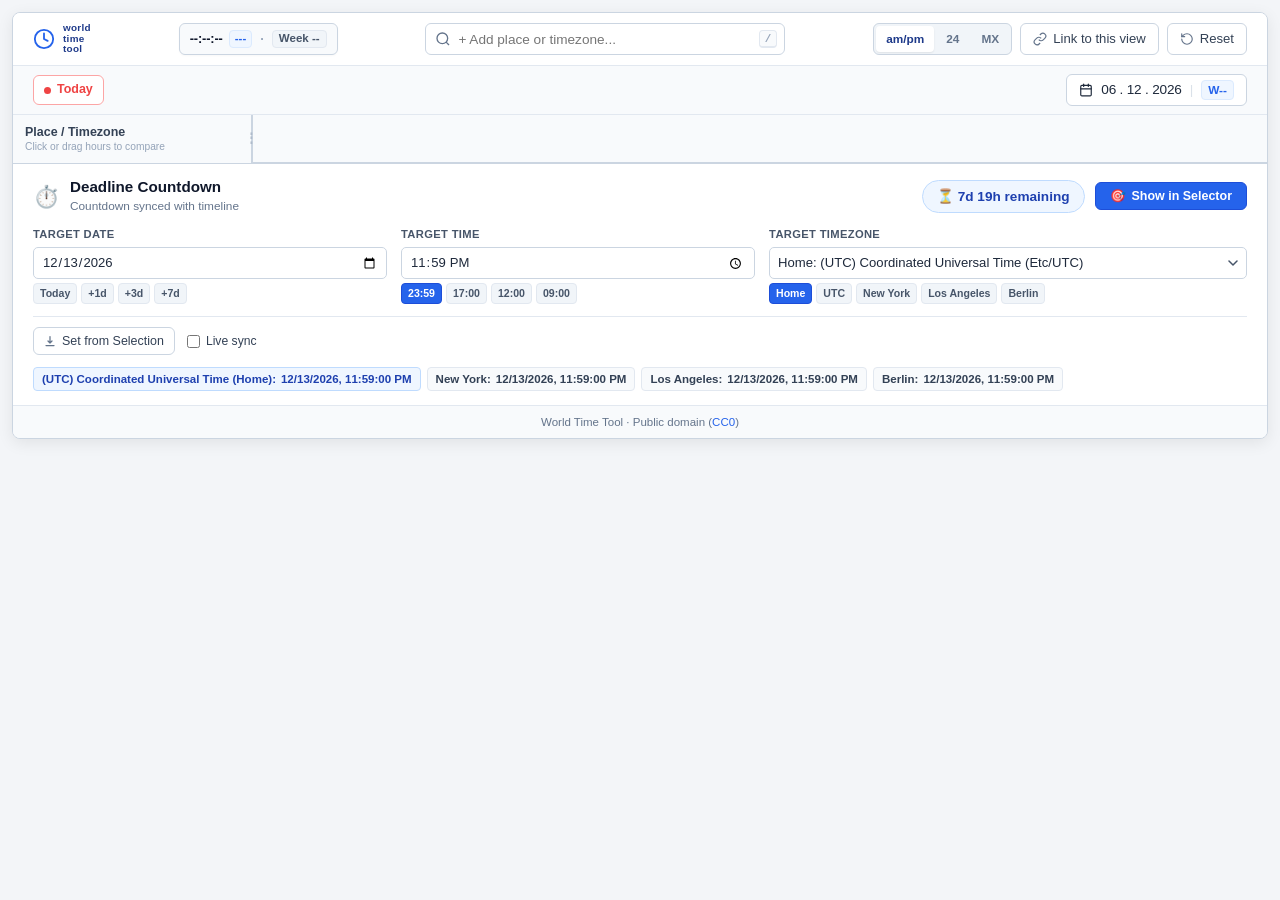
==== commit 445d1181: "Polish UI details, edge-clamped ruler overlay, chip pills, and mobile summary card" ====
--- a/index.template.html
+++ b/index.template.html
@@ -51,6 +51,7 @@
           <line x1="21" y1="21" x2="16.65" y2="16.65"></line>
         </svg>
         <input type="text" id="search-input" class="search-input" placeholder="+ Add place or timezone..." autocomplete="off">
+        <kbd class="search-kbd-hint" aria-hidden="true">/</kbd>
         <div id="search-dropdown" class="search-dropdown"></div>
       </div>
 
@@ -133,7 +134,10 @@
         <!-- Header Row -->
         <div class="timeline-header-row">
           <div class="timeline-header-left">
-            <span>Place / Timezone</span>
+            <div class="header-left-titles">
+              <span class="header-left-main">Place / Timezone</span>
+              <span class="header-left-sub">Click or drag hours to compare</span>
+            </div>
             <div id="sidebar-resizer" class="sidebar-resizer" title="Drag to resize sidebar (Double-click to reset)"></div>
           </div>
           <div id="timeline-header-hours" class="timeline-header-hours"></div>
--- a/style.css
+++ b/style.css
@@ -217,7 +217,7 @@
 .search-input {
   width: 100%;
   height: 32px;
-  padding: 0 12px 0 32px;
+  padding: 0 28px 0 32px;
   border: 1px solid var(--border-color);
   border-radius: 6px;
   font-size: 0.85rem;
@@ -231,6 +231,31 @@
 .search-input:focus {
   border-color: #2563eb;
   box-shadow: 0 0 0 3px rgba(37, 99, 235, 0.15);
+}
+
+.search-kbd-hint {
+  position: absolute;
+  right: 8px;
+  top: 50%;
+  transform: translateY(-50%);
+  font-family: var(--font-mono);
+  font-size: 0.68rem;
+  font-weight: 600;
+  color: #94a3b8;
+  background: #f8fafc;
+  border: 1px solid #e2e8f0;
+  border-bottom-width: 2px;
+  border-radius: 4px;
+  padding: 0 5px;
+  height: 18px;
+  line-height: 16px;
+  pointer-events: none;
+  user-select: none;
+  transition: opacity 0.15s ease;
+}
+
+.search-input:focus ~ .search-kbd-hint {
+  opacity: 0;
 }
 
 .search-icon {
@@ -834,37 +859,31 @@
 /* Imminent DST Clock Change Alert Banner */
 .imminent-dst-banner {
   display: flex;
-  align-items: flex-start;
-  padding: 8px 16px;
-  font-size: 0.80rem;
+  align-items: center;
+  padding: 6px 20px;
+  font-size: 0.76rem;
   background: #fffbeb;
   border-bottom: 1px solid #fcd34d;
   border-left: 4px solid #f59e0b;
   color: #92400e;
-  gap: 10px;
+  gap: 8px;
   box-sizing: border-box;
   width: 100%;
   flex-shrink: 0;
 }
 
 .imminent-dst-banner .imminent-dst-icon {
-  font-size: 1rem;
-  flex-shrink: 0;
-  line-height: 1.2;
-  margin-top: 1px;
+  font-size: 0.92rem;
+  flex-shrink: 0;
+  line-height: 1;
 }
 
 .imminent-dst-banner .imminent-dst-content {
   display: flex;
   align-items: center;
   flex-wrap: wrap;
-  gap: 8px;
-  line-height: 1.4;
-}
-
-.imminent-dst-banner .imminent-dst-icon {
-  font-size: 1rem;
-  flex-shrink: 0;
+  gap: 6px;
+  line-height: 1.35;
 }
 
 .imminent-dst-banner .imminent-dst-title {
@@ -923,15 +942,43 @@
   align-items: center;
   justify-content: space-between;
   padding: 0 12px;
-  font-size: 0.82rem;
-  font-weight: 600;
-  color: var(--text-muted);
+  font-size: 0.80rem;
+  font-weight: 700;
+  color: var(--text-main);
   border-right: 2px solid var(--border-color);
   background: #f8fafc;
   position: sticky;
   left: 0;
   z-index: 50;
   box-sizing: border-box;
+}
+
+.header-left-titles {
+  display: flex;
+  flex-direction: column;
+  justify-content: center;
+  gap: 1px;
+  min-width: 0;
+}
+
+.header-left-main {
+  font-size: 0.78rem;
+  font-weight: 700;
+  color: #334155;
+  line-height: 1.2;
+  white-space: nowrap;
+  overflow: hidden;
+  text-overflow: ellipsis;
+}
+
+.header-left-sub {
+  font-size: 0.64rem;
+  font-weight: 500;
+  color: #94a3b8;
+  line-height: 1.15;
+  white-space: nowrap;
+  overflow: hidden;
+  text-overflow: ellipsis;
 }
 
 .sidebar-resizer {
@@ -1160,6 +1207,11 @@
   -webkit-user-select: text;
   box-sizing: border-box;
   container-type: inline-size;
+}
+
+.zone-row.is-home-row .zone-sidebar {
+  box-shadow: inset 3px 0 0 #2563eb;
+  background: linear-gradient(90deg, #f8fbff 0%, #ffffff 42%);
 }
 
 @container (max-width: 230px) {
@@ -1663,6 +1715,14 @@
   right: -7px;
 }
 
+.ruler-pinned-column.at-right-edge .ruler-handle-end {
+  right: -2px;
+}
+
+.ruler-pinned-column.at-right-edge .ruler-handle-end::after {
+  right: 0;
+}
+
 .ruler-handle-grip {
   width: 5px;
   height: 38px;
@@ -2205,10 +2265,32 @@
   font-feature-settings: "tnum";
 }
 
+.pinned-chip .pinned-tz-code {
+  font-size: 0.72rem;
+  font-weight: 700;
+  opacity: 0.85;
+}
+
 .pinned-chip .pinned-date {
   font-weight: 400;
   font-size: 0.72rem;
   opacity: 0.85;
+}
+
+.pinned-chip .date-diff-pill {
+  font-size: 0.64rem;
+  font-weight: 700;
+  padding: 1px 5px;
+  border-radius: 4px;
+  background: rgba(15, 23, 42, 0.08);
+  color: inherit;
+  line-height: 1.25;
+  flex-shrink: 0;
+}
+
+.pinned-chip.status-night .date-diff-pill {
+  background: rgba(255, 255, 255, 0.14);
+  color: #e2e8f0;
 }
 
 .pinned-status-dot {
@@ -2443,17 +2525,6 @@
   color: #0f172a;
   margin: 0;
   line-height: 1.2;
-}
-
-.deadline-preview-badge {
-  font-size: 0.60rem;
-  font-weight: 700;
-  text-transform: uppercase;
-  background: #dbeafe;
-  color: #1e40af;
-  padding: 2px 6px;
-  border-radius: 4px;
-  letter-spacing: 0.04em;
 }
 
 .deadline-subtitle {
@@ -2569,7 +2640,6 @@
   letter-spacing: 0.03em;
 }
 
-.deadline-text-input,
 .deadline-date-input,
 .deadline-time-input,
 .deadline-tz-select {
@@ -2604,7 +2674,6 @@
   appearance: none;
 }
 
-.deadline-text-input:focus,
 .deadline-date-input:focus,
 .deadline-time-input:focus,
 .deadline-tz-select:focus {
@@ -2816,6 +2885,7 @@
 
 .ruler-pinned-column.is-deadline-active .ruler-handle-grip {
   background: #e11d48 !important;
+  border-color: #ffffff !important;
 }
 
 /* App Footer / Attribution */
@@ -3095,11 +3165,11 @@
     line-height: 1.3;
     border-right: 2px solid var(--border-color);
   }
-  .timeline-header-left::after {
-    content: "Tap hour to compare";
-    font-size: 0.60rem;
-    font-weight: 400;
-    color: var(--text-muted);
+  .header-left-main {
+    font-size: 0.72rem;
+  }
+  .header-left-sub {
+    font-size: 0.58rem;
   }
   .zone-sidebar {
     width: var(--sidebar-width);
@@ -3416,7 +3486,10 @@
     border-radius: 10px;
     padding: 10px 12px;
     display: flex;
-    flex-direction: column;
+    flex-direction: row;
+    flex-wrap: wrap;
+    align-items: center;
+    justify-content: space-between;
     gap: 8px;
   }
   .pinned-sentence-prefix {
@@ -3452,6 +3525,7 @@
   }
   .pinned-sentence-text {
     order: 3;
+    flex: 1 1 100%;
     width: 100%;
     font-size: 0.82rem;
     line-height: 1.5;
